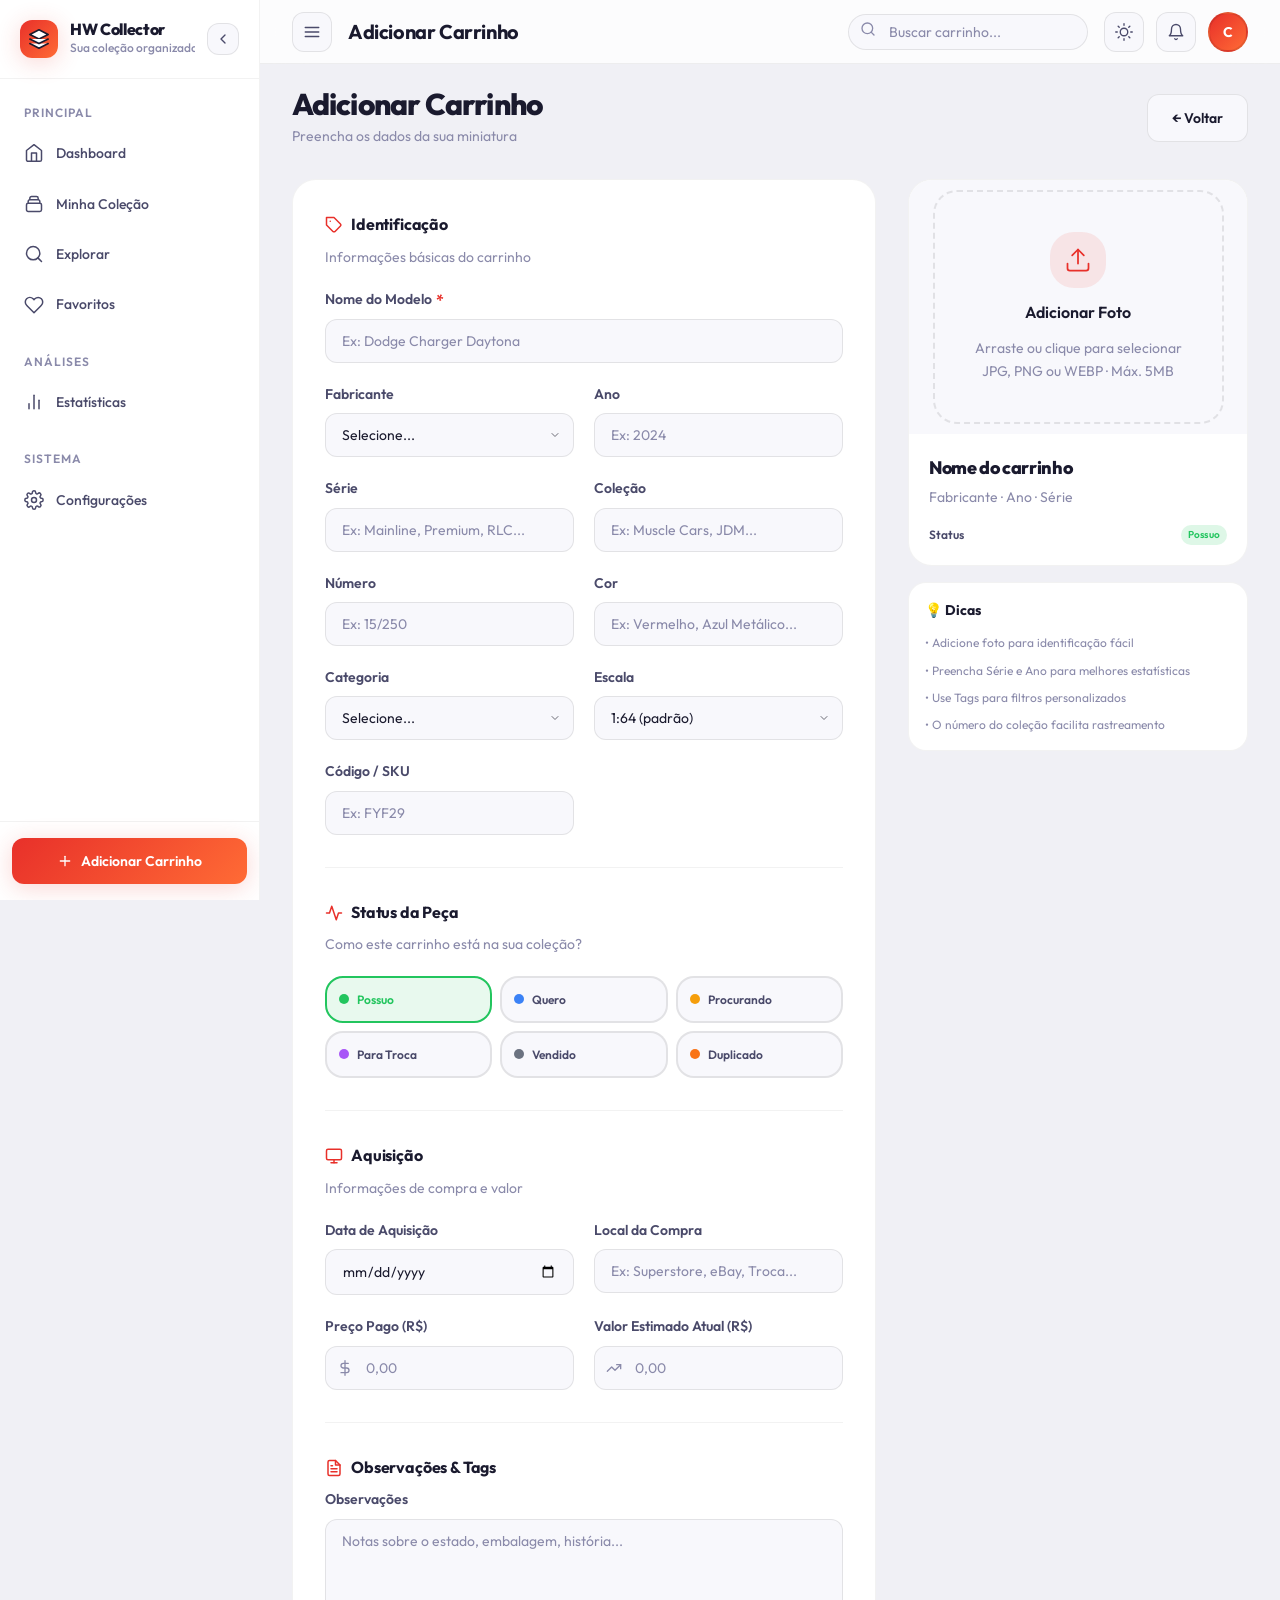
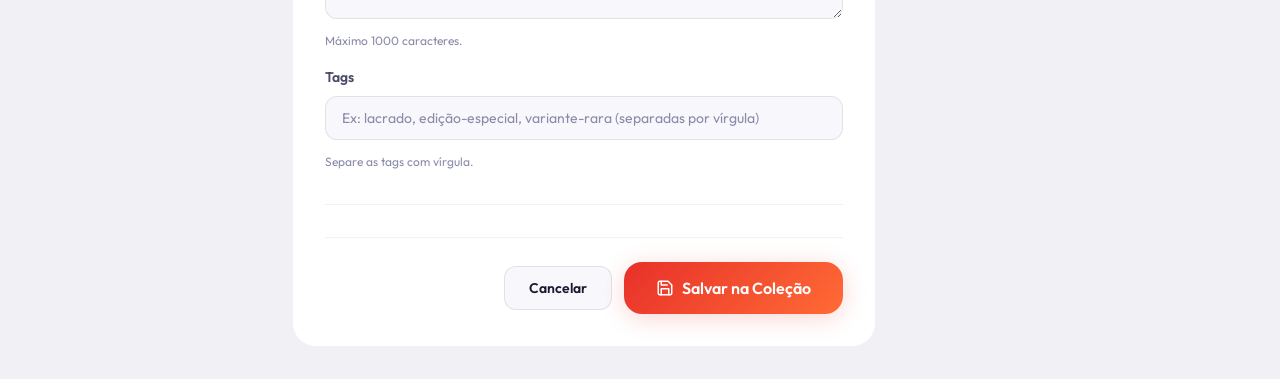
==== pages/adicionar.html @ 0ffd525d "feat: estrutura inicial do app web Hot Wheels Collector (FASE 1)" ====
﻿<!DOCTYPE html>
<html lang="pt-BR" data-theme="dark">
<head>
  <meta charset="UTF-8">
  <meta name="viewport" content="width=device-width, initial-scale=1.0">
  <meta name="supabase-url" content="YOUR_SUPABASE_URL">
  <meta name="supabase-anon-key" content="YOUR_SUPABASE_ANON_KEY">

  <title>Adicionar Carrinho — Hot Wheels Collector</title>
  <meta name="description" content="Adicione um novo carrinho à sua coleção Hot Wheels.">

  <link rel="preconnect" href="https://fonts.googleapis.com">
  <link rel="preconnect" href="https://fonts.gstatic.com" crossorigin>
  <link rel="stylesheet" href="https://fonts.googleapis.com/css2?family=Outfit:wght@300;400;500;600;700;800;900&family=JetBrains+Mono:wght@400;600&display=swap">

  <link rel="stylesheet" href="../css/style.css">
  <link rel="stylesheet" href="../css/layout.css">
  <link rel="stylesheet" href="../css/components.css">
  <link rel="stylesheet" href="../css/animations.css">
  <link rel="stylesheet" href="../css/collection.css">
</head>
<body>

<!-- Page Header -->
<div class="page-header animate-fade-up">
  <div class="page-header-left">
    <h2 class="page-title">Adicionar Carrinho</h2>
    <p class="page-subtitle">Preencha os dados da sua miniatura</p>
  </div>
  <div class="page-header-actions">
    <a href="./colecao.html" class="btn btn-secondary" id="back-btn">← Voltar</a>
  </div>
</div>

<!-- Duplicate Warning (hidden by default) -->
<div class="duplicate-warning" id="duplicate-warning" style="display:none;" role="alert">
  <div class="duplicate-warning-icon">
    <svg viewBox="0 0 24 24" fill="none" stroke="currentColor" stroke-width="2" stroke-linecap="round" stroke-linejoin="round" aria-hidden="true">
      <path d="M10.29 3.86L1.82 18a2 2 0 001.71 3h16.94a2 2 0 001.71-3L13.71 3.86a2 2 0 00-3.42 0zM12 9v4M12 17h.01"/>
    </svg>
  </div>
  <div class="duplicate-warning-text">
    <div class="duplicate-warning-title">⚠️ Possível duplicado</div>
    <p id="duplicate-warning-msg">Este carrinho parece já existir na sua coleção.</p>
  </div>
</div>

<!-- Form Layout -->
<div class="form-page-layout animate-fade-up" style="animation-delay:0.1s;">

  <!-- ── Main Form ── -->
  <form id="add-car-form" novalidate>
    <div class="form-card">

      <!-- SEÇÃO 1: Identificação -->
      <div class="form-section">
        <div class="form-section-title">
          <svg viewBox="0 0 24 24" fill="none" stroke="currentColor" stroke-width="2" stroke-linecap="round" stroke-linejoin="round" aria-hidden="true">
            <path d="M20.59 13.41l-7.17 7.17a2 2 0 01-2.83 0L2 12V2h10l8.59 8.59a2 2 0 010 2.82z"/>
            <line x1="7" y1="7" x2="7.01" y2="7"/>
          </svg>
          Identificação
        </div>
        <p class="form-section-subtitle">Informações básicas do carrinho</p>

        <div class="form-grid-2">
          <div class="form-group col-span-2">
            <label class="form-label" for="car-name">
              Nome do Modelo <span class="required">*</span>
            </label>
            <input class="form-control" type="text" id="car-name" name="name"
              placeholder="Ex: Dodge Charger Daytona" required maxlength="150"
              autocomplete="off">
          </div>

          <div class="form-group">
            <label class="form-label" for="car-manufacturer">Fabricante</label>
            <select class="form-control form-select" id="car-manufacturer" name="manufacturer">
              <option value="">Selecione...</option>
              <option value="Hot Wheels">Hot Wheels</option>
              <option value="Hot Wheels Premium">Hot Wheels Premium</option>
              <option value="Hot Wheels Treasure Hunt">Treasure Hunt</option>
              <option value="Hot Wheels Super Treasure Hunt">Super Treasure Hunt</option>
              <option value="Matchbox">Matchbox</option>
              <option value="Outro">Outro</option>
            </select>
          </div>

          <div class="form-group">
            <label class="form-label" for="car-year">Ano</label>
            <input class="form-control" type="number" id="car-year" name="year"
              placeholder="Ex: 2024" min="1968" max="2099" maxlength="4">
          </div>

          <div class="form-group">
            <label class="form-label" for="car-series">Série</label>
            <input class="form-control" type="text" id="car-series" name="series"
              placeholder="Ex: Mainline, Premium, RLC..." maxlength="100">
          </div>

          <div class="form-group">
            <label class="form-label" for="car-collection">Coleção</label>
            <input class="form-control" type="text" id="car-collection" name="collection"
              placeholder="Ex: Muscle Cars, JDM..." maxlength="100">
          </div>

          <div class="form-group">
            <label class="form-label" for="car-number">Número</label>
            <input class="form-control" type="text" id="car-number" name="number"
              placeholder="Ex: 15/250" maxlength="20">
          </div>

          <div class="form-group">
            <label class="form-label" for="car-color">Cor</label>
            <input class="form-control" type="text" id="car-color" name="color"
              placeholder="Ex: Vermelho, Azul Metálico..." maxlength="60">
          </div>

          <div class="form-group">
            <label class="form-label" for="car-category">Categoria</label>
            <select class="form-control form-select" id="car-category" name="category">
              <option value="">Selecione...</option>
              <option value="Muscle Cars">Muscle Cars</option>
              <option value="JDM">JDM</option>
              <option value="Racing">Racing</option>
              <option value="Fantasy">Fantasy</option>
              <option value="Caminhões">Caminhões</option>
              <option value="Clássicos">Clássicos</option>
              <option value="SUV">SUV</option>
              <option value="Motos">Motos</option>
              <option value="Outro">Outro</option>
            </select>
          </div>

          <div class="form-group">
            <label class="form-label" for="car-scale">Escala</label>
            <select class="form-control form-select" id="car-scale" name="scale">
              <option value="">Selecione...</option>
              <option value="1:64" selected>1:64 (padrão)</option>
              <option value="1:43">1:43</option>
              <option value="1:24">1:24</option>
              <option value="1:18">1:18</option>
              <option value="Outro">Outro</option>
            </select>
          </div>

          <div class="form-group">
            <label class="form-label" for="car-code">Código / SKU</label>
            <input class="form-control" type="text" id="car-code" name="code"
              placeholder="Ex: FYF29" maxlength="50">
          </div>
        </div>
      </div>

      <!-- SEÇÃO 2: Status -->
      <div class="form-section">
        <div class="form-section-title">
          <svg viewBox="0 0 24 24" fill="none" stroke="currentColor" stroke-width="2" stroke-linecap="round" stroke-linejoin="round" aria-hidden="true">
            <polyline points="22 12 18 12 15 21 9 3 6 12 2 12"/>
          </svg>
          Status da Peça
        </div>
        <p class="form-section-subtitle">Como este carrinho está na sua coleção?</p>

        <div class="status-selector" id="status-selector" role="radiogroup" aria-label="Status do carrinho">
          <!-- Built via JS -->
        </div>
      </div>

      <!-- SEÇÃO 3: Aquisição -->
      <div class="form-section">
        <div class="form-section-title">
          <svg viewBox="0 0 24 24" fill="none" stroke="currentColor" stroke-width="2" stroke-linecap="round" stroke-linejoin="round" aria-hidden="true">
            <rect x="2" y="3" width="20" height="14" rx="2" ry="2"/>
            <line x1="8" y1="21" x2="16" y2="21"/>
            <line x1="12" y1="17" x2="12" y2="21"/>
          </svg>
          Aquisição
        </div>
        <p class="form-section-subtitle">Informações de compra e valor</p>

        <div class="form-grid-2">
          <div class="form-group">
            <label class="form-label" for="car-acquisition-date">Data de Aquisição</label>
            <input class="form-control" type="date" id="car-acquisition-date" name="acquisitionDate">
          </div>

          <div class="form-group">
            <label class="form-label" for="car-acquisition-place">Local da Compra</label>
            <input class="form-control" type="text" id="car-acquisition-place" name="acquisitionPlace"
              placeholder="Ex: Superstore, eBay, Troca..." maxlength="150">
          </div>

          <div class="form-group">
            <label class="form-label" for="car-price-paid">Preço Pago (R$)</label>
            <div class="form-control-icon">
              <svg viewBox="0 0 24 24" fill="none" stroke="currentColor" stroke-width="2" stroke-linecap="round" stroke-linejoin="round" aria-hidden="true">
                <line x1="12" y1="1" x2="12" y2="23"></line>
                <path d="M17 5H9.5a3.5 3.5 0 0 0 0 7h5a3.5 3.5 0 0 1 0 7H6"></path>
              </svg>
              <input class="form-control" type="number" id="car-price-paid" name="pricePaid"
                placeholder="0,00" min="0" step="0.01" maxlength="10">
            </div>
          </div>

          <div class="form-group">
            <label class="form-label" for="car-estimated-value">Valor Estimado Atual (R$)</label>
            <div class="form-control-icon">
              <svg viewBox="0 0 24 24" fill="none" stroke="currentColor" stroke-width="2" stroke-linecap="round" stroke-linejoin="round" aria-hidden="true">
                <polyline points="22 7 13.5 15.5 8.5 10.5 2 17"/>
                <polyline points="16 7 22 7 22 13"/>
              </svg>
              <input class="form-control" type="number" id="car-estimated-value" name="estimatedValue"
                placeholder="0,00" min="0" step="0.01" maxlength="10">
            </div>
          </div>
        </div>
      </div>

      <!-- SEÇÃO 4: Observações -->
      <div class="form-section">
        <div class="form-section-title">
          <svg viewBox="0 0 24 24" fill="none" stroke="currentColor" stroke-width="2" stroke-linecap="round" stroke-linejoin="round" aria-hidden="true">
            <path d="M14 2H6a2 2 0 0 0-2 2v16a2 2 0 0 0 2 2h12a2 2 0 0 0 2-2V8z"/>
            <polyline points="14 2 14 8 20 8"/>
            <line x1="16" y1="13" x2="8" y2="13"/>
            <line x1="16" y1="17" x2="8" y2="17"/>
            <polyline points="10 9 9 9 8 9"/>
          </svg>
          Observações & Tags
        </div>

        <div class="form-group">
          <label class="form-label" for="car-notes">Observações</label>
          <textarea class="form-control form-textarea" id="car-notes" name="notes"
            placeholder="Notas sobre o estado, embalagem, história..." maxlength="1000"></textarea>
          <div class="form-hint">Máximo 1000 caracteres.</div>
        </div>

        <div class="form-group" style="margin-top:var(--space-4);">
          <label class="form-label" for="car-tags">Tags</label>
          <input class="form-control" type="text" id="car-tags" name="tags"
            placeholder="Ex: lacrado, edição-especial, variante-rara (separadas por vírgula)"
            maxlength="200">
          <div class="form-hint">Separe as tags com vírgula.</div>
        </div>
      </div>

      <!-- Form Error -->
      <div id="form-error" class="form-error" style="display:none;" role="alert" aria-live="polite">
        <svg viewBox="0 0 24 24" fill="none" stroke="currentColor" stroke-width="2" stroke-linecap="round" stroke-linejoin="round" width="14" height="14" aria-hidden="true">
          <circle cx="12" cy="12" r="10"></circle>
          <line x1="12" y1="8" x2="12" y2="12"></line>
          <line x1="12" y1="16" x2="12.01" y2="16"></line>
        </svg>
        <span id="form-error-msg"></span>
      </div>

      <!-- Actions -->
      <div class="form-actions">
        <button type="button" class="btn btn-secondary" id="cancel-btn">Cancelar</button>
        <button type="submit" class="btn btn-primary btn-lg" id="save-btn">
          <svg viewBox="0 0 24 24" fill="none" stroke="currentColor" stroke-width="2.5" stroke-linecap="round" stroke-linejoin="round" width="16" height="16" aria-hidden="true">
            <path d="M19 21H5a2 2 0 0 1-2-2V5a2 2 0 0 1 2-2h11l5 5v11a2 2 0 0 1-2 2z"/>
            <polyline points="17 21 17 13 7 13 7 21"/>
            <polyline points="7 3 7 8 15 8"/>
          </svg>
          Salvar na Coleção
        </button>
      </div>

    </div>
  </form>

  <!-- ── Preview Sidebar ── -->
  <div class="form-sidebar">
    <div class="car-preview-card animate-scale-in" style="animation-delay:0.2s;">
      <div class="car-preview-image">
        <!-- Upload Area -->
        <div class="upload-area" id="upload-area" role="button" aria-label="Fazer upload de fotos" tabindex="0">
          <div class="upload-area-icon">
            <svg viewBox="0 0 24 24" fill="none" stroke="currentColor" stroke-width="1.5" stroke-linecap="round" stroke-linejoin="round" aria-hidden="true">
              <path d="M21 15v4a2 2 0 0 1-2 2H5a2 2 0 0 1-2-2v-4"/>
              <polyline points="17 8 12 3 7 8"/>
              <line x1="12" y1="3" x2="12" y2="15"/>
            </svg>
          </div>
          <div class="upload-area-title">Adicionar Foto</div>
          <div class="upload-area-subtitle">Arraste ou clique para selecionar<br>JPG, PNG ou WEBP · Máx. 5MB</div>
          <input type="file" id="car-images" name="images" accept="image/jpeg,image/png,image/webp"
            multiple style="display:none;" aria-label="Selecionar imagens">
        </div>
      </div>

      <div class="car-preview-body">
        <div class="car-preview-name" id="preview-name">Nome do carrinho</div>
        <div class="car-preview-meta" id="preview-meta">Fabricante · Ano · Série</div>

        <div style="margin-top:var(--space-4);display:flex;flex-direction:column;gap:var(--space-2);">
          <div style="display:flex;justify-content:space-between;align-items:center;">
            <span class="text-xs text-secondary font-semibold">Status</span>
            <span class="badge badge-sm badge-own" id="preview-status">Possuo</span>
          </div>
        </div>
      </div>
    </div>

    <!-- Image previews -->
    <div class="image-preview-grid" id="image-preview-grid" style="display:none;"></div>

    <!-- Tips -->
    <div class="card card-sm" style="margin-top:var(--space-4);">
      <h4 style="font-size:var(--text-sm);font-weight:700;margin-bottom:var(--space-3);">💡 Dicas</h4>
      <ul style="display:flex;flex-direction:column;gap:var(--space-2);">
        <li style="font-size:var(--text-xs);color:var(--text-tertiary);">• Adicione foto para identificação fácil</li>
        <li style="font-size:var(--text-xs);color:var(--text-tertiary);">• Preencha Série e Ano para melhores estatísticas</li>
        <li style="font-size:var(--text-xs);color:var(--text-tertiary);">• Use Tags para filtros personalizados</li>
        <li style="font-size:var(--text-xs);color:var(--text-tertiary);">• O número do coleção facilita rastreamento</li>
      </ul>
    </div>
  </div>

</div>

<script src="../js/supabase.js"></script>
<script src="../js/shell.js"></script>
<script src="../js/app.js"></script>
<script src="../js/ui.js"></script>
<script src="../js/auth.js"></script>
<script src="../js/cars.js"></script>
<script>
'use strict';
initShell('Adicionar Carrinho');

/* ── Status Selector ── */
const STATUS_OPTIONS = [
  { value: 'own',       label: 'Possuo',       color: 'var(--status-own)' },
  { value: 'want',      label: 'Quero',         color: 'var(--status-want)' },
  { value: 'searching', label: 'Procurando',    color: 'var(--status-searching)' },
  { value: 'trade',     label: 'Para Troca',    color: 'var(--status-trade)' },
  { value: 'sold',      label: 'Vendido',       color: 'var(--status-sold)' },
  { value: 'duplicate', label: 'Duplicado',     color: 'var(--status-duplicate)' },
];

let _selectedStatus = 'own';

function buildStatusSelector() {
  const container = document.getElementById('status-selector');
  if (!container) return;
  container.replaceChildren();

  STATUS_OPTIONS.forEach(opt => {
    const btn = document.createElement('div');
    btn.className = 'status-option' + (opt.value === _selectedStatus ? ' selected' : '');
    btn.style.setProperty('--status-color', opt.color);
    btn.setAttribute('role', 'radio');
    btn.setAttribute('aria-checked', opt.value === _selectedStatus ? 'true' : 'false');
    btn.setAttribute('tabindex', '0');

    const dot = document.createElement('div');
    dot.className = 'status-option-dot';
    dot.style.background = opt.color;
    btn.appendChild(dot);

    const lbl = document.createElement('span');
    lbl.className = 'status-option-label';
    lbl.textContent = opt.label;
    btn.appendChild(lbl);

    btn.addEventListener('click', () => selectStatus(opt.value));
    btn.addEventListener('keydown', (e) => {
      if (e.key === 'Enter' || e.key === ' ') { e.preventDefault(); selectStatus(opt.value); }
    });

    container.appendChild(btn);
  });
}

function selectStatus(value) {
  _selectedStatus = value;
  buildStatusSelector();

  const previewStatus = document.getElementById('preview-status');
  const opt = STATUS_OPTIONS.find(o => o.value === value);
  if (previewStatus && opt) {
    previewStatus.textContent = opt.label;
    previewStatus.className = 'badge badge-sm ' + HW.cars.getStatusBadgeClass(value);
  }
}

buildStatusSelector();

/* ── Live Preview ── */
['car-name','car-manufacturer','car-year','car-series'].forEach(id => {
  document.getElementById(id)?.addEventListener('input', updatePreview);
});

function updatePreview() {
  const name         = document.getElementById('car-name')?.value.trim() || 'Nome do carrinho';
  const manufacturer = document.getElementById('car-manufacturer')?.value || '';
  const year         = document.getElementById('car-year')?.value || '';
  const series       = document.getElementById('car-series')?.value.trim() || '';

  const previewName = document.getElementById('preview-name');
  const previewMeta = document.getElementById('preview-meta');

  if (previewName) previewName.textContent = name;
  if (previewMeta) {
    const parts = [manufacturer, year, series].filter(Boolean);
    previewMeta.textContent = parts.join(' · ') || 'Fabricante · Ano · Série';
  }

  // Duplicate check (debounced)
  checkDuplicate();
}

const checkDuplicate = HW.utils.debounce(async () => {
  const name   = document.getElementById('car-name')?.value.trim();
  const year   = parseInt(document.getElementById('car-year')?.value);
  const series = document.getElementById('car-series')?.value.trim();

  if (!name) { hideDuplicateWarning(); return; }

  const { data } = await HW.cars.getAll({ search: name });
  const dups = (data || []).filter(c =>
    c.name?.toLowerCase() === name.toLowerCase() &&
    (year ? c.year === year : true) &&
    (series ? c.series?.toLowerCase() === series.toLowerCase() : true)
  );

  if (dups.length > 0) {
    showDuplicateWarning(dups[0]);
  } else {
    hideDuplicateWarning();
  }
}, 600);

function showDuplicateWarning(dup) {
  const warning = document.getElementById('duplicate-warning');
  const msg = document.getElementById('duplicate-warning-msg');
  if (warning && msg) {
    msg.textContent = 'Este carrinho já existe na sua coleção: "' + dup.name + '"';
    warning.style.display = 'flex';
  }
}

function hideDuplicateWarning() {
  const warning = document.getElementById('duplicate-warning');
  if (warning) warning.style.display = 'none';
}

/* ── Image Upload ── */
const uploadArea = document.getElementById('upload-area');
const fileInput  = document.getElementById('car-images');
const previewGrid = document.getElementById('image-preview-grid');

uploadArea.addEventListener('click', () => fileInput.click());
uploadArea.addEventListener('keydown', (e) => {
  if (e.key === 'Enter' || e.key === ' ') fileInput.click();
});

uploadArea.addEventListener('dragover', (e) => {
  e.preventDefault();
  uploadArea.classList.add('dragover');
});
uploadArea.addEventListener('dragleave', () => uploadArea.classList.remove('dragover'));
uploadArea.addEventListener('drop', (e) => {
  e.preventDefault();
  uploadArea.classList.remove('dragover');
  handleFiles(e.dataTransfer.files);
});

fileInput.addEventListener('change', () => handleFiles(fileInput.files));

const MAX_FILE_SIZE = 5 * 1024 * 1024; // 5MB
const ALLOWED_TYPES = ['image/jpeg', 'image/png', 'image/webp'];

function handleFiles(files) {
  if (!files || !files.length) return;

  Array.from(files).forEach(file => {
    // Validate type
    if (!ALLOWED_TYPES.includes(file.type)) {
      HW.toast.error('Arquivo inválido', 'Use apenas JPG, PNG ou WEBP.');
      return;
    }
    // Validate size
    if (file.size > MAX_FILE_SIZE) {
      HW.toast.error('Arquivo muito grande', 'Máximo 5MB por imagem.');
      return;
    }
    addImagePreview(file);
  });
}

function addImagePreview(file) {
  const reader = new FileReader();
  reader.addEventListener('load', (e) => {
    const item = document.createElement('div');
    item.className = 'image-preview-item';

    const img = document.createElement('img');
    // Safe: this is a data URL from FileReader, not user text
    img.src = e.target.result;
    img.alt = 'Preview de ' + file.name;
    item.appendChild(img);

    const removeBtn = document.createElement('button');
    removeBtn.className = 'image-preview-remove';
    removeBtn.type = 'button';
    removeBtn.setAttribute('aria-label', 'Remover imagem');
    removeBtn.textContent = '×';
    removeBtn.addEventListener('click', () => item.remove());
    item.appendChild(removeBtn);

    if (!previewGrid.children.length) {
      const badge = document.createElement('div');
      badge.className = 'image-preview-main-badge';
      badge.textContent = 'Principal';
      item.appendChild(badge);
      item.classList.add('is-main');
    }

    previewGrid.appendChild(item);
    previewGrid.style.display = 'grid';
  });
  reader.readAsDataURL(file);
}

/* ── Form Submit ── */
document.getElementById('add-car-form').addEventListener('submit', async (e) => {
  e.preventDefault();

  const saveBtn = document.getElementById('save-btn');
  const errorEl = document.getElementById('form-error');
  const errorMsg = document.getElementById('form-error-msg');

  errorEl.style.display = 'none';

  const carData = {
    name:             document.getElementById('car-name').value.trim(),
    manufacturer:     document.getElementById('car-manufacturer').value,
    year:             parseInt(document.getElementById('car-year').value) || null,
    series:           document.getElementById('car-series').value.trim(),
    collection:       document.getElementById('car-collection').value.trim(),
    number:           document.getElementById('car-number').value.trim(),
    color:            document.getElementById('car-color').value.trim(),
    category:         document.getElementById('car-category').value,
    scale:            document.getElementById('car-scale').value,
    code:             document.getElementById('car-code').value.trim(),
    status:           _selectedStatus,
    acquisitionDate:  document.getElementById('car-acquisition-date').value || null,
    acquisitionPlace: document.getElementById('car-acquisition-place').value.trim(),
    pricePaid:        parseFloat(document.getElementById('car-price-paid').value) || null,
    estimatedValue:   parseFloat(document.getElementById('car-estimated-value').value) || null,
    notes:            document.getElementById('car-notes').value.trim(),
    tags:             document.getElementById('car-tags').value.split(',').map(t => t.trim()).filter(Boolean),
  };

  saveBtn.classList.add('loading');
  saveBtn.disabled = true;

  const { data, error, duplicates } = await HW.cars.add(carData);

  saveBtn.classList.remove('loading');
  saveBtn.disabled = false;

  if (error) {
    errorMsg.textContent = error.message;
    errorEl.style.display = 'flex';
    return;
  }

  if (duplicates && duplicates.length > 0) {
    const confirmed = await HW.modal.confirm({
      title: 'Possível Duplicado Encontrado',
      message: 'Este carrinho parece já existir na sua coleção. Deseja adicioná-lo mesmo assim?',
      confirmLabel: 'Adicionar Mesmo Assim',
      confirmType: 'primary',
    });
    if (!confirmed) return;
    // Force add without duplicate check (simplified for ETAPA 1)
  }

  HW.toast.success('Carrinho adicionado ✓', carData.name + ' foi salvo na sua coleção!');
  setTimeout(() => { window.location.href = './colecao.html'; }, 800);
});

/* ── Cancel ── */
document.getElementById('cancel-btn').addEventListener('click', () => {
  window.location.href = './colecao.html';
});
</script>
</body>
</html>
---- css/style.css ----
/* ============================================================
   HOT WHEELS COLLECTOR — Design System
   style.css — Tokens, Reset, Tipografia, Utilitários
   ============================================================ */

/* ── Google Fonts ── */
@import url('https://fonts.googleapis.com/css2?family=Outfit:wght@300;400;500;600;700;800;900&family=JetBrains+Mono:wght@400;600&display=swap');

/* ============================================================
   TOKENS — CSS Custom Properties
   ============================================================ */
:root {
  /* Brand Colors */
  --color-brand-primary:   #E8302A;
  --color-brand-secondary: #F5C518;
  --color-brand-accent:    #3D8EF0;

  /* Gradient */
  --gradient-brand: linear-gradient(135deg, #E8302A 0%, #FF6B35 100%);
  --gradient-gold:  linear-gradient(135deg, #F5C518 0%, #FFE066 100%);
  --gradient-dark:  linear-gradient(135deg, #1A1A2E 0%, #16213E 100%);

  /* Status Colors */
  --color-success: #22C55E;
  --color-warning: #F59E0B;
  --color-danger:  #EF4444;
  --color-info:    #3B82F6;

  /* Status Badge Colors */
  --status-own:       #22C55E;
  --status-want:      #3B82F6;
  --status-searching: #F59E0B;
  --status-trade:     #A855F7;
  --status-sold:      #6B7280;
  --status-duplicate: #F97316;

  /* Spacing Scale */
  --space-1:  0.25rem;   /*  4px */
  --space-2:  0.5rem;    /*  8px */
  --space-3:  0.75rem;   /* 12px */
  --space-4:  1rem;      /* 16px */
  --space-5:  1.25rem;   /* 20px */
  --space-6:  1.5rem;    /* 24px */
  --space-8:  2rem;      /* 32px */
  --space-10: 2.5rem;    /* 40px */
  --space-12: 3rem;      /* 48px */
  --space-16: 4rem;      /* 64px */

  /* Border Radius */
  --radius-sm:   6px;
  --radius-md:   12px;
  --radius-lg:   18px;
  --radius-xl:   24px;
  --radius-full: 9999px;

  /* Typography */
  --font-sans: 'Outfit', system-ui, -apple-system, sans-serif;
  --font-mono: 'JetBrains Mono', 'Fira Code', monospace;

  --text-xs:   0.75rem;
  --text-sm:   0.875rem;
  --text-base: 1rem;
  --text-lg:   1.125rem;
  --text-xl:   1.25rem;
  --text-2xl:  1.5rem;
  --text-3xl:  1.875rem;
  --text-4xl:  2.25rem;

  /* Transitions */
  --transition-fast:   150ms ease;
  --transition-base:   250ms ease;
  --transition-slow:   400ms ease;
  --transition-spring: 350ms cubic-bezier(0.34, 1.56, 0.64, 1);

  /* Sidebar */
  --sidebar-width:          260px;
  --sidebar-collapsed-width: 72px;
  --topbar-height:           64px;
  --bottom-nav-height:       72px;
  --z-sidebar:  100;
  --z-topbar:   90;
  --z-modal:    200;
  --z-toast:    300;
  --z-overlay:  150;
}

/* ── Dark Theme (default) ── */
[data-theme="dark"], :root {
  --bg-base:      #0D0D0F;
  --bg-surface:   #161618;
  --bg-elevated:  #1E1E22;
  --bg-overlay:   #252528;
  --bg-hover:     #2A2A2E;

  --border-subtle:  rgba(255,255,255,0.06);
  --border-default: rgba(255,255,255,0.10);
  --border-strong:  rgba(255,255,255,0.18);

  --text-primary:   #F5F5F7;
  --text-secondary: #A0A0A8;
  --text-tertiary:  #6B6B75;
  --text-inverse:   #0D0D0F;

  --shadow-sm:  0 1px 3px rgba(0,0,0,0.4);
  --shadow-md:  0 4px 16px rgba(0,0,0,0.5);
  --shadow-lg:  0 8px 32px rgba(0,0,0,0.6);
  --shadow-xl:  0 16px 64px rgba(0,0,0,0.7);
  --shadow-brand: 0 4px 24px rgba(232,48,42,0.35);
  --shadow-glow:  0 0 40px rgba(232,48,42,0.15);

  --glass-bg:     rgba(22,22,24,0.80);
  --glass-border: rgba(255,255,255,0.08);
}

/* ── Light Theme ── */
[data-theme="light"] {
  --bg-base:      #F0F0F5;
  --bg-surface:   #FFFFFF;
  --bg-elevated:  #F8F8FC;
  --bg-overlay:   #EFEFF5;
  --bg-hover:     #E8E8F0;

  --border-subtle:  rgba(0,0,0,0.05);
  --border-default: rgba(0,0,0,0.09);
  --border-strong:  rgba(0,0,0,0.15);

  --text-primary:   #1A1A2E;
  --text-secondary: #4A4A6A;
  --text-tertiary:  #8A8AAA;
  --text-inverse:   #F5F5F7;

  --shadow-sm:  0 1px 3px rgba(0,0,0,0.08);
  --shadow-md:  0 4px 16px rgba(0,0,0,0.10);
  --shadow-lg:  0 8px 32px rgba(0,0,0,0.12);
  --shadow-xl:  0 16px 64px rgba(0,0,0,0.15);
  --shadow-brand: 0 4px 24px rgba(232,48,42,0.20);
  --shadow-glow:  0 0 40px rgba(232,48,42,0.08);

  --glass-bg:     rgba(255,255,255,0.80);
  --glass-border: rgba(0,0,0,0.06);
}

/* ============================================================
   RESET & BASE
   ============================================================ */
*, *::before, *::after {
  box-sizing: border-box;
  margin: 0;
  padding: 0;
}

html {
  font-size: 16px;
  -webkit-text-size-adjust: 100%;
  scroll-behavior: smooth;
}

body {
  font-family: var(--font-sans);
  font-size: var(--text-base);
  color: var(--text-primary);
  background-color: var(--bg-base);
  line-height: 1.6;
  min-height: 100dvh;
  -webkit-font-smoothing: antialiased;
  -moz-osx-font-smoothing: grayscale;
  transition: background-color var(--transition-base), color var(--transition-base);
}

img {
  max-width: 100%;
  height: auto;
  display: block;
}

a {
  color: inherit;
  text-decoration: none;
}

button {
  font-family: inherit;
  cursor: pointer;
  border: none;
  background: none;
}

input, textarea, select {
  font-family: inherit;
  font-size: inherit;
}

ul, ol { list-style: none; }

/* ============================================================
   TYPOGRAPHY UTILITIES
   ============================================================ */
.text-xs     { font-size: var(--text-xs); }
.text-sm     { font-size: var(--text-sm); }
.text-base   { font-size: var(--text-base); }
.text-lg     { font-size: var(--text-lg); }
.text-xl     { font-size: var(--text-xl); }
.text-2xl    { font-size: var(--text-2xl); }
.text-3xl    { font-size: var(--text-3xl); }
.text-4xl    { font-size: var(--text-4xl); }

.font-light    { font-weight: 300; }
.font-normal   { font-weight: 400; }
.font-medium   { font-weight: 500; }
.font-semibold { font-weight: 600; }
.font-bold     { font-weight: 700; }
.font-extrabold{ font-weight: 800; }
.font-black    { font-weight: 900; }

.text-primary   { color: var(--text-primary); }
.text-secondary { color: var(--text-secondary); }
.text-tertiary  { color: var(--text-tertiary); }
.text-brand     { color: var(--color-brand-primary); }
.text-success   { color: var(--color-success); }
.text-warning   { color: var(--color-warning); }
.text-danger    { color: var(--color-danger); }

.text-center { text-align: center; }
.text-left   { text-align: left; }
.text-right  { text-align: right; }

.truncate {
  overflow: hidden;
  text-overflow: ellipsis;
  white-space: nowrap;
}

/* ============================================================
   SPACING UTILITIES
   ============================================================ */
.mt-auto { margin-top: auto; }
.mb-auto { margin-bottom: auto; }
.ml-auto { margin-left: auto; }
.mr-auto { margin-right: auto; }
.m-auto  { margin: auto; }

/* ============================================================
   DISPLAY UTILITIES
   ============================================================ */
.flex        { display: flex; }
.inline-flex { display: inline-flex; }
.grid        { display: grid; }
.hidden      { display: none !important; }

.flex-col     { flex-direction: column; }
.flex-row     { flex-direction: row; }
.flex-wrap    { flex-wrap: wrap; }
.items-center { align-items: center; }
.items-start  { align-items: flex-start; }
.items-end    { align-items: flex-end; }
.justify-center  { justify-content: center; }
.justify-between { justify-content: space-between; }
.justify-end     { justify-content: flex-end; }
.gap-1 { gap: var(--space-1); }
.gap-2 { gap: var(--space-2); }
.gap-3 { gap: var(--space-3); }
.gap-4 { gap: var(--space-4); }
.gap-6 { gap: var(--space-6); }
.gap-8 { gap: var(--space-8); }

/* ============================================================
   SCROLLBAR STYLING
   ============================================================ */
::-webkit-scrollbar { width: 6px; height: 6px; }
::-webkit-scrollbar-track { background: transparent; }
::-webkit-scrollbar-thumb {
  background: var(--border-strong);
  border-radius: var(--radius-full);
}
::-webkit-scrollbar-thumb:hover {
  background: var(--text-tertiary);
}

/* ============================================================
   SELECTION
   ============================================================ */
::selection {
  background: rgba(232,48,42,0.25);
  color: var(--text-primary);
}

/* ============================================================
   FOCUS VISIBLE
   ============================================================ */
:focus-visible {
  outline: 2px solid var(--color-brand-primary);
  outline-offset: 2px;
  border-radius: var(--radius-sm);
}

/* ============================================================
   LOADING STATE
   ============================================================ */
.skeleton {
  background: linear-gradient(
    90deg,
    var(--bg-elevated) 25%,
    var(--bg-overlay) 50%,
    var(--bg-elevated) 75%
  );
  background-size: 200% 100%;
  animation: skeleton-shimmer 1.5s infinite;
  border-radius: var(--radius-md);
}

@keyframes skeleton-shimmer {
  0%   { background-position: 200% 0; }
  100% { background-position: -200% 0; }
}

/* ============================================================
   TRANSITION HELPERS
   ============================================================ */
.transition-base { transition: all var(--transition-base); }
.transition-fast { transition: all var(--transition-fast); }
.transition-slow { transition: all var(--transition-slow); }
---- css/layout.css ----
/* ============================================================
   HOT WHEELS COLLECTOR — Layout
   layout.css — Sidebar, Topbar, Nav Mobile, App Shell
   ============================================================ */

/* ============================================================
   APP SHELL
   ============================================================ */
.app-shell {
  display: flex;
  min-height: 100dvh;
  overflow: hidden;
}

/* ── Main content wrapper ── */
.app-main {
  flex: 1;
  display: flex;
  flex-direction: column;
  min-width: 0;
  margin-left: var(--sidebar-width);
  transition: margin-left var(--transition-base);
}

/* ── Page content area ── */
.page-content {
  flex: 1;
  padding: var(--space-8);
  overflow-y: auto;
  padding-top: calc(var(--topbar-height) + var(--space-6));
}

/* ============================================================
   SIDEBAR
   ============================================================ */
.sidebar {
  position: fixed;
  left: 0;
  top: 0;
  height: 100dvh;
  width: var(--sidebar-width);
  background: var(--bg-surface);
  border-right: 1px solid var(--border-subtle);
  display: flex;
  flex-direction: column;
  z-index: var(--z-sidebar);
  transition: width var(--transition-base), transform var(--transition-base);
  overflow: hidden;
}

/* ── Sidebar Header ── */
.sidebar-header {
  display: flex;
  align-items: center;
  gap: var(--space-3);
  padding: var(--space-5) var(--space-5);
  border-bottom: 1px solid var(--border-subtle);
  min-height: var(--topbar-height);
}

.sidebar-logo {
  display: flex;
  align-items: center;
  justify-content: center;
  width: 38px;
  height: 38px;
  border-radius: var(--radius-md);
  background: var(--gradient-brand);
  box-shadow: var(--shadow-brand);
  flex-shrink: 0;
}

.sidebar-logo svg {
  width: 22px;
  height: 22px;
  fill: white;
}

.sidebar-brand-text {
  overflow: hidden;
  transition: opacity var(--transition-base), width var(--transition-base);
}

.sidebar-brand-name {
  font-size: var(--text-base);
  font-weight: 800;
  line-height: 1.1;
  letter-spacing: -0.02em;
  color: var(--text-primary);
  white-space: nowrap;
}

.sidebar-brand-tagline {
  font-size: var(--text-xs);
  color: var(--text-tertiary);
  font-weight: 500;
  white-space: nowrap;
}

/* ── Sidebar Navigation ── */
.sidebar-nav {
  flex: 1;
  padding: var(--space-4) var(--space-3);
  overflow-y: auto;
  overflow-x: hidden;
}

.nav-section-label {
  font-size: var(--text-xs);
  font-weight: 600;
  letter-spacing: 0.08em;
  text-transform: uppercase;
  color: var(--text-tertiary);
  padding: var(--space-2) var(--space-3) var(--space-2);
  white-space: nowrap;
  overflow: hidden;
  transition: opacity var(--transition-base);
}

.nav-item {
  display: flex;
  align-items: center;
  gap: var(--space-3);
  padding: var(--space-3) var(--space-3);
  border-radius: var(--radius-md);
  color: var(--text-secondary);
  font-weight: 500;
  font-size: var(--text-sm);
  cursor: pointer;
  transition: all var(--transition-fast);
  white-space: nowrap;
  position: relative;
  text-decoration: none;
  margin-bottom: var(--space-1);
  overflow: hidden;
}

.nav-item::before {
  content: '';
  position: absolute;
  left: 0;
  top: 50%;
  transform: translateY(-50%);
  width: 3px;
  height: 0;
  background: var(--gradient-brand);
  border-radius: 0 var(--radius-full) var(--radius-full) 0;
  transition: height var(--transition-spring);
}

.nav-item:hover {
  background: var(--bg-hover);
  color: var(--text-primary);
}

.nav-item.active {
  background: rgba(232, 48, 42, 0.10);
  color: var(--color-brand-primary);
  font-weight: 600;
}

.nav-item.active::before {
  height: 60%;
}

.nav-icon {
  width: 20px;
  height: 20px;
  flex-shrink: 0;
  display: flex;
  align-items: center;
  justify-content: center;
}

.nav-icon svg {
  width: 20px;
  height: 20px;
  stroke: currentColor;
  fill: none;
  stroke-width: 1.8;
  stroke-linecap: round;
  stroke-linejoin: round;
}

.nav-label {
  overflow: hidden;
  transition: opacity var(--transition-base), width var(--transition-base);
}

.nav-badge {
  margin-left: auto;
  background: var(--gradient-brand);
  color: white;
  font-size: 10px;
  font-weight: 700;
  padding: 1px 7px;
  border-radius: var(--radius-full);
  flex-shrink: 0;
  transition: opacity var(--transition-base);
}

/* ── Sidebar Footer ── */
.sidebar-footer {
  padding: var(--space-4) var(--space-3);
  border-top: 1px solid var(--border-subtle);
  display: flex;
  flex-direction: column;
  gap: var(--space-2);
}

/* ── Sidebar Collapsed State ── */
.sidebar.collapsed {
  width: var(--sidebar-collapsed-width);
}

.sidebar.collapsed .sidebar-brand-text,
.sidebar.collapsed .nav-label,
.sidebar.collapsed .nav-badge,
.sidebar.collapsed .nav-section-label {
  opacity: 0;
  width: 0;
  pointer-events: none;
}

.sidebar.collapsed + .app-main {
  margin-left: var(--sidebar-collapsed-width);
}

/* ── Sidebar Toggle Button ── */
.sidebar-toggle {
  display: flex;
  align-items: center;
  justify-content: center;
  width: 32px;
  height: 32px;
  border-radius: var(--radius-md);
  background: var(--bg-elevated);
  border: 1px solid var(--border-default);
  color: var(--text-secondary);
  cursor: pointer;
  transition: all var(--transition-fast);
  margin-left: auto;
  flex-shrink: 0;
}

.sidebar-toggle:hover {
  background: var(--bg-hover);
  color: var(--text-primary);
}

.sidebar-toggle svg {
  width: 16px;
  height: 16px;
  stroke: currentColor;
  fill: none;
  stroke-width: 2;
  stroke-linecap: round;
  stroke-linejoin: round;
  transition: transform var(--transition-base);
}

.sidebar.collapsed .sidebar-toggle svg {
  transform: rotate(180deg);
}

/* ============================================================
   TOPBAR
   ============================================================ */
.topbar {
  position: fixed;
  top: 0;
  left: var(--sidebar-width);
  right: 0;
  height: var(--topbar-height);
  background: var(--glass-bg);
  backdrop-filter: blur(20px);
  -webkit-backdrop-filter: blur(20px);
  border-bottom: 1px solid var(--glass-border);
  display: flex;
  align-items: center;
  gap: var(--space-4);
  padding: 0 var(--space-8);
  z-index: var(--z-topbar);
  transition: left var(--transition-base);
}

.sidebar.collapsed ~ .app-main .topbar {
  left: var(--sidebar-collapsed-width);
}

.topbar-title {
  font-size: var(--text-xl);
  font-weight: 700;
  letter-spacing: -0.02em;
  color: var(--text-primary);
  flex: 1;
}

.topbar-actions {
  display: flex;
  align-items: center;
  gap: var(--space-3);
}

/* ── Search Bar in Topbar ── */
.topbar-search {
  position: relative;
  display: flex;
  align-items: center;
}

.topbar-search input {
  background: var(--bg-elevated);
  border: 1px solid var(--border-default);
  border-radius: var(--radius-full);
  padding: var(--space-2) var(--space-4) var(--space-2) var(--space-10);
  font-size: var(--text-sm);
  color: var(--text-primary);
  width: 240px;
  transition: all var(--transition-fast);
  outline: none;
}

.topbar-search input::placeholder {
  color: var(--text-tertiary);
}

.topbar-search input:focus {
  border-color: var(--color-brand-primary);
  width: 320px;
  box-shadow: 0 0 0 3px rgba(232,48,42,0.12);
}

.topbar-search-icon {
  position: absolute;
  left: var(--space-3);
  color: var(--text-tertiary);
  pointer-events: none;
}

.topbar-search-icon svg {
  width: 16px;
  height: 16px;
  stroke: currentColor;
  fill: none;
  stroke-width: 2;
  stroke-linecap: round;
  stroke-linejoin: round;
}

/* ── Icon Button ── */
.icon-btn {
  display: flex;
  align-items: center;
  justify-content: center;
  width: 40px;
  height: 40px;
  border-radius: var(--radius-md);
  background: var(--bg-elevated);
  border: 1px solid var(--border-default);
  color: var(--text-secondary);
  cursor: pointer;
  transition: all var(--transition-fast);
  position: relative;
}

.icon-btn:hover {
  background: var(--bg-hover);
  color: var(--text-primary);
  border-color: var(--border-strong);
}

.icon-btn svg {
  width: 18px;
  height: 18px;
  stroke: currentColor;
  fill: none;
  stroke-width: 1.8;
  stroke-linecap: round;
  stroke-linejoin: round;
}

/* ── Avatar Button ── */
.avatar-btn {
  width: 40px;
  height: 40px;
  border-radius: var(--radius-full);
  background: var(--gradient-brand);
  border: 2px solid var(--border-default);
  cursor: pointer;
  display: flex;
  align-items: center;
  justify-content: center;
  font-weight: 700;
  font-size: var(--text-sm);
  color: white;
  letter-spacing: 0.02em;
  transition: all var(--transition-fast);
}

.avatar-btn:hover {
  border-color: var(--color-brand-primary);
  box-shadow: var(--shadow-brand);
}

/* ============================================================
   BOTTOM NAVIGATION (Mobile)
   ============================================================ */
.bottom-nav {
  position: fixed;
  bottom: 0;
  left: 0;
  right: 0;
  height: var(--bottom-nav-height);
  background: var(--glass-bg);
  backdrop-filter: blur(20px);
  -webkit-backdrop-filter: blur(20px);
  border-top: 1px solid var(--glass-border);
  display: none;
  align-items: center;
  justify-content: space-around;
  z-index: var(--z-sidebar);
  padding: 0 var(--space-2);
  padding-bottom: env(safe-area-inset-bottom);
}

.bottom-nav-item {
  display: flex;
  flex-direction: column;
  align-items: center;
  justify-content: center;
  gap: 4px;
  padding: var(--space-2) var(--space-3);
  border-radius: var(--radius-md);
  color: var(--text-tertiary);
  cursor: pointer;
  transition: all var(--transition-fast);
  text-decoration: none;
  min-width: 56px;
  position: relative;
}

.bottom-nav-item.active {
  color: var(--color-brand-primary);
}

.bottom-nav-item:hover {
  color: var(--text-primary);
  background: var(--bg-hover);
}

.bottom-nav-icon svg {
  width: 22px;
  height: 22px;
  stroke: currentColor;
  fill: none;
  stroke-width: 1.8;
  stroke-linecap: round;
  stroke-linejoin: round;
}

.bottom-nav-item.active .bottom-nav-icon svg {
  stroke-width: 2.2;
}

.bottom-nav-label {
  font-size: 10px;
  font-weight: 600;
  letter-spacing: 0.02em;
}

/* ── FAB Button (+ Adicionar) on mobile ── */
.bottom-nav-fab {
  width: 52px;
  height: 52px;
  border-radius: var(--radius-full);
  background: var(--gradient-brand);
  box-shadow: var(--shadow-brand);
  display: flex;
  align-items: center;
  justify-content: center;
  cursor: pointer;
  transition: all var(--transition-spring);
  margin-top: -24px;
  border: 3px solid var(--bg-base);
  text-decoration: none;
}

.bottom-nav-fab:hover {
  transform: scale(1.08);
  box-shadow: 0 6px 28px rgba(232,48,42,0.50);
}

.bottom-nav-fab svg {
  width: 24px;
  height: 24px;
  stroke: white;
  fill: none;
  stroke-width: 2.5;
  stroke-linecap: round;
  stroke-linejoin: round;
}

/* ============================================================
   PAGE HEADER
   ============================================================ */
.page-header {
  display: flex;
  align-items: center;
  justify-content: space-between;
  margin-bottom: var(--space-8);
  flex-wrap: wrap;
  gap: var(--space-4);
}

.page-header-left { flex: 1; }

.page-title {
  font-size: var(--text-3xl);
  font-weight: 800;
  letter-spacing: -0.03em;
  color: var(--text-primary);
  line-height: 1.1;
}

.page-subtitle {
  font-size: var(--text-sm);
  color: var(--text-tertiary);
  margin-top: var(--space-1);
  font-weight: 400;
}

.page-header-actions {
  display: flex;
  align-items: center;
  gap: var(--space-3);
}

/* ============================================================
   SECTION
   ============================================================ */
.section {
  margin-bottom: var(--space-10);
}

.section-header {
  display: flex;
  align-items: center;
  justify-content: space-between;
  margin-bottom: var(--space-5);
}

.section-title {
  font-size: var(--text-lg);
  font-weight: 700;
  color: var(--text-primary);
  letter-spacing: -0.01em;
}

.section-action {
  font-size: var(--text-sm);
  color: var(--color-brand-primary);
  font-weight: 600;
  cursor: pointer;
  transition: opacity var(--transition-fast);
}

.section-action:hover { opacity: 0.75; }

/* ============================================================
   RESPONSIVE BREAKPOINTS
   ============================================================ */
@media (max-width: 1024px) {
  .app-main {
    margin-left: var(--sidebar-collapsed-width);
  }

  .topbar {
    left: var(--sidebar-collapsed-width);
    padding: 0 var(--space-5);
  }

  .topbar-search input {
    width: 180px;
  }

  .topbar-search input:focus {
    width: 240px;
  }

  .page-content {
    padding: var(--space-6);
    padding-top: calc(var(--topbar-height) + var(--space-5));
  }
}

@media (max-width: 768px) {
  .sidebar {
    transform: translateX(-100%);
  }

  .sidebar.mobile-open {
    transform: translateX(0);
    width: var(--sidebar-width);
  }

  .sidebar.mobile-open .sidebar-brand-text,
  .sidebar.mobile-open .nav-label,
  .sidebar.mobile-open .nav-badge,
  .sidebar.mobile-open .nav-section-label {
    opacity: 1;
    width: auto;
    pointer-events: auto;
  }

  .app-main {
    margin-left: 0;
  }

  .topbar {
    left: 0;
    padding: 0 var(--space-4);
  }

  .bottom-nav {
    display: flex;
  }

  .page-content {
    padding: var(--space-4);
    padding-top: calc(var(--topbar-height) + var(--space-4));
    padding-bottom: calc(var(--bottom-nav-height) + var(--space-4));
  }

  .page-title {
    font-size: var(--text-2xl);
  }

  .topbar-search {
    display: none;
  }
}

/* ── Mobile sidebar overlay ── */
.sidebar-overlay {
  display: none;
  position: fixed;
  inset: 0;
  background: rgba(0,0,0,0.5);
  backdrop-filter: blur(4px);
  z-index: calc(var(--z-sidebar) - 1);
  opacity: 0;
  transition: opacity var(--transition-base);
}

.sidebar-overlay.visible {
  display: block;
  opacity: 1;
}

/* ============================================================
   AUTH PAGES LAYOUT (Login / Cadastro)
   ============================================================ */
.auth-shell {
  min-height: 100dvh;
  display: grid;
  grid-template-columns: 1fr 1fr;
  overflow: hidden;
}

.auth-panel-left {
  background: var(--gradient-dark);
  position: relative;
  display: flex;
  flex-direction: column;
  align-items: center;
  justify-content: center;
  padding: var(--space-12);
  overflow: hidden;
}

.auth-panel-right {
  background: var(--bg-surface);
  display: flex;
  flex-direction: column;
  align-items: center;
  justify-content: center;
  padding: var(--space-12);
  overflow-y: auto;
}

@media (max-width: 768px) {
  .auth-shell {
    grid-template-columns: 1fr;
  }

  .auth-panel-left {
    display: none;
  }

  .auth-panel-right {
    padding: var(--space-8) var(--space-6);
    min-height: 100dvh;
  }
}
---- css/components.css ----
/* ============================================================
   HOT WHEELS COLLECTOR — Components
   components.css — Buttons, Cards, Badges, Modals, Forms, Toast
   ============================================================ */

/* ============================================================
   BUTTONS
   ============================================================ */
.btn {
  display: inline-flex;
  align-items: center;
  justify-content: center;
  gap: var(--space-2);
  padding: var(--space-3) var(--space-6);
  border-radius: var(--radius-md);
  font-size: var(--text-sm);
  font-weight: 600;
  cursor: pointer;
  transition: all var(--transition-fast);
  border: none;
  font-family: inherit;
  white-space: nowrap;
  text-decoration: none;
  position: relative;
  overflow: hidden;
}

.btn::after {
  content: '';
  position: absolute;
  inset: 0;
  background: white;
  opacity: 0;
  transition: opacity var(--transition-fast);
}

.btn:hover::after   { opacity: 0.06; }
.btn:active::after  { opacity: 0.12; }

/* ── Primary ── */
.btn-primary {
  background: var(--gradient-brand);
  color: white;
  box-shadow: var(--shadow-brand);
}
.btn-primary:hover {
  transform: translateY(-1px);
  box-shadow: 0 6px 28px rgba(232,48,42,0.45);
}
.btn-primary:active {
  transform: translateY(0);
}

/* ── Secondary ── */
.btn-secondary {
  background: var(--bg-elevated);
  color: var(--text-primary);
  border: 1px solid var(--border-default);
}
.btn-secondary:hover {
  background: var(--bg-hover);
  border-color: var(--border-strong);
}

/* ── Ghost ── */
.btn-ghost {
  background: transparent;
  color: var(--text-secondary);
  border: 1px solid transparent;
}
.btn-ghost:hover {
  background: var(--bg-hover);
  color: var(--text-primary);
}

/* ── Danger ── */
.btn-danger {
  background: rgba(239,68,68,0.12);
  color: var(--color-danger);
  border: 1px solid rgba(239,68,68,0.25);
}
.btn-danger:hover {
  background: var(--color-danger);
  color: white;
  border-color: var(--color-danger);
}

/* ── Sizes ── */
.btn-sm {
  padding: var(--space-2) var(--space-4);
  font-size: var(--text-xs);
}
.btn-lg {
  padding: var(--space-4) var(--space-8);
  font-size: var(--text-base);
  border-radius: var(--radius-lg);
}
.btn-xl {
  padding: var(--space-5) var(--space-10);
  font-size: var(--text-lg);
  border-radius: var(--radius-xl);
}

/* ── Full width ── */
.btn-full { width: 100%; }

/* ── Icon only ── */
.btn-icon {
  width: 40px;
  height: 40px;
  padding: 0;
  border-radius: var(--radius-md);
}

.btn-icon-sm {
  width: 32px;
  height: 32px;
  padding: 0;
  border-radius: var(--radius-sm);
  font-size: var(--text-xs);
}

.btn svg {
  width: 16px;
  height: 16px;
  stroke: currentColor;
  fill: none;
  stroke-width: 2;
  stroke-linecap: round;
  stroke-linejoin: round;
  flex-shrink: 0;
}

.btn-sm svg { width: 14px; height: 14px; }
.btn-lg svg { width: 18px; height: 18px; }
.btn-xl svg { width: 20px; height: 20px; }

/* ── Loading State ── */
.btn.loading {
  pointer-events: none;
  opacity: 0.7;
}

.btn.loading::before {
  content: '';
  width: 14px;
  height: 14px;
  border: 2px solid currentColor;
  border-top-color: transparent;
  border-radius: 50%;
  animation: btn-spin 0.7s linear infinite;
  margin-right: var(--space-2);
}

@keyframes btn-spin {
  to { transform: rotate(360deg); }
}

/* ============================================================
   STAT CARDS (Dashboard)
   ============================================================ */
.stat-card {
  background: var(--bg-surface);
  border: 1px solid var(--border-subtle);
  border-radius: var(--radius-xl);
  padding: var(--space-6);
  display: flex;
  flex-direction: column;
  gap: var(--space-4);
  transition: all var(--transition-base);
  cursor: pointer;
  position: relative;
  overflow: hidden;
}

.stat-card::before {
  content: '';
  position: absolute;
  top: 0;
  left: 0;
  right: 0;
  height: 3px;
  background: var(--gradient-brand);
  opacity: 0;
  transition: opacity var(--transition-fast);
}

.stat-card:hover {
  border-color: var(--border-default);
  transform: translateY(-2px);
  box-shadow: var(--shadow-lg);
}

.stat-card:hover::before { opacity: 1; }

.stat-card-icon {
  width: 44px;
  height: 44px;
  border-radius: var(--radius-lg);
  display: flex;
  align-items: center;
  justify-content: center;
  background: rgba(232,48,42,0.10);
}

.stat-card-icon svg {
  width: 22px;
  height: 22px;
  stroke: var(--color-brand-primary);
  fill: none;
  stroke-width: 1.8;
  stroke-linecap: round;
  stroke-linejoin: round;
}

.stat-card-icon.icon-success { background: rgba(34,197,94,0.10); }
.stat-card-icon.icon-success svg { stroke: var(--color-success); }

.stat-card-icon.icon-warning { background: rgba(245,158,11,0.10); }
.stat-card-icon.icon-warning svg { stroke: var(--color-warning); }

.stat-card-icon.icon-info { background: rgba(59,130,246,0.10); }
.stat-card-icon.icon-info svg { stroke: var(--color-info); }

.stat-card-icon.icon-purple { background: rgba(168,85,247,0.10); }
.stat-card-icon.icon-purple svg { stroke: #A855F7; }

.stat-card-body {}

.stat-card-label {
  font-size: var(--text-xs);
  font-weight: 600;
  letter-spacing: 0.06em;
  text-transform: uppercase;
  color: var(--text-tertiary);
  margin-bottom: var(--space-1);
}

.stat-card-value {
  font-size: var(--text-3xl);
  font-weight: 800;
  letter-spacing: -0.04em;
  color: var(--text-primary);
  line-height: 1;
  font-variant-numeric: tabular-nums;
}

.stat-card-change {
  font-size: var(--text-xs);
  font-weight: 600;
  margin-top: var(--space-2);
  display: inline-flex;
  align-items: center;
  gap: 3px;
  padding: 2px 8px;
  border-radius: var(--radius-full);
}

.stat-card-change.positive {
  background: rgba(34,197,94,0.12);
  color: var(--color-success);
}

.stat-card-change.neutral {
  background: var(--bg-elevated);
  color: var(--text-tertiary);
}

/* ============================================================
   CAR CARDS (Collection)
   ============================================================ */
.car-card {
  background: var(--bg-surface);
  border: 1px solid var(--border-subtle);
  border-radius: var(--radius-xl);
  overflow: hidden;
  transition: all var(--transition-base);
  cursor: pointer;
  position: relative;
}

.car-card:hover {
  transform: translateY(-4px);
  border-color: var(--border-default);
  box-shadow: var(--shadow-xl);
}

.car-card-image {
  position: relative;
  aspect-ratio: 4/3;
  background: var(--bg-elevated);
  overflow: hidden;
}

.car-card-image img {
  width: 100%;
  height: 100%;
  object-fit: cover;
  transition: transform var(--transition-slow);
  loading: lazy;
}

.car-card:hover .car-card-image img {
  transform: scale(1.05);
}

.car-card-image-placeholder {
  width: 100%;
  height: 100%;
  display: flex;
  flex-direction: column;
  align-items: center;
  justify-content: center;
  gap: var(--space-2);
  background: var(--bg-elevated);
  color: var(--text-tertiary);
}

.car-card-image-placeholder svg {
  width: 40px;
  height: 40px;
  stroke: currentColor;
  fill: none;
  stroke-width: 1.2;
  stroke-linecap: round;
  stroke-linejoin: round;
  opacity: 0.4;
}

.car-card-image-placeholder span {
  font-size: var(--text-xs);
  color: var(--text-tertiary);
  opacity: 0.6;
}

/* ── Quick Actions overlay ── */
.car-card-actions {
  position: absolute;
  top: var(--space-3);
  right: var(--space-3);
  display: flex;
  flex-direction: column;
  gap: var(--space-2);
  opacity: 0;
  transform: translateX(8px);
  transition: all var(--transition-base);
}

.car-card:hover .car-card-actions {
  opacity: 1;
  transform: translateX(0);
}

.car-quick-btn {
  width: 32px;
  height: 32px;
  border-radius: var(--radius-md);
  background: var(--glass-bg);
  backdrop-filter: blur(8px);
  border: 1px solid var(--glass-border);
  display: flex;
  align-items: center;
  justify-content: center;
  cursor: pointer;
  transition: all var(--transition-fast);
  color: var(--text-secondary);
}

.car-quick-btn:hover {
  background: var(--bg-surface);
  color: var(--text-primary);
  border-color: var(--border-default);
}

.car-quick-btn.favorited { color: #FF6B6B; }

.car-quick-btn svg {
  width: 14px;
  height: 14px;
  stroke: currentColor;
  fill: none;
  stroke-width: 2;
  stroke-linecap: round;
  stroke-linejoin: round;
}

.car-quick-btn.favorited svg {
  fill: #FF6B6B;
}

/* ── Car Card Body ── */
.car-card-body {
  padding: var(--space-4) var(--space-5) var(--space-5);
}

.car-card-header {
  display: flex;
  align-items: flex-start;
  justify-content: space-between;
  gap: var(--space-2);
  margin-bottom: var(--space-2);
}

.car-card-name {
  font-size: var(--text-base);
  font-weight: 700;
  color: var(--text-primary);
  line-height: 1.2;
  letter-spacing: -0.01em;
}

.car-card-meta {
  display: flex;
  flex-direction: column;
  gap: var(--space-1);
}

.car-card-meta-item {
  font-size: var(--text-xs);
  color: var(--text-tertiary);
  display: flex;
  align-items: center;
  gap: var(--space-1);
}

.car-card-meta-item svg {
  width: 11px;
  height: 11px;
  stroke: currentColor;
  fill: none;
  stroke-width: 2;
  flex-shrink: 0;
}

.car-card-footer {
  display: flex;
  align-items: center;
  justify-content: space-between;
  margin-top: var(--space-3);
  padding-top: var(--space-3);
  border-top: 1px solid var(--border-subtle);
}

/* ── Car Card List view ── */
.car-card.list-view {
  display: flex;
  flex-direction: row;
  border-radius: var(--radius-lg);
}

.car-card.list-view .car-card-image {
  width: 100px;
  height: 80px;
  aspect-ratio: unset;
  flex-shrink: 0;
  border-radius: var(--radius-lg) 0 0 var(--radius-lg);
}

.car-card.list-view .car-card-body {
  flex: 1;
  display: flex;
  align-items: center;
  gap: var(--space-4);
  padding: var(--space-3) var(--space-4);
}

.car-card.list-view .car-card-header {
  flex: 1;
  flex-direction: column;
  margin-bottom: 0;
}

.car-card.list-view .car-card-meta {
  flex-direction: row;
  gap: var(--space-4);
}

.car-card.list-view .car-card-footer {
  margin-top: 0;
  padding-top: 0;
  border-top: none;
  flex-shrink: 0;
}

/* ============================================================
   BADGES & STATUS
   ============================================================ */
.badge {
  display: inline-flex;
  align-items: center;
  gap: 4px;
  padding: 3px 10px;
  border-radius: var(--radius-full);
  font-size: var(--text-xs);
  font-weight: 600;
  letter-spacing: 0.02em;
  white-space: nowrap;
}

.badge-sm {
  padding: 2px 7px;
  font-size: 10px;
}

.badge-dot {
  width: 6px;
  height: 6px;
  border-radius: 50%;
  background: currentColor;
}

/* Status variants */
.badge-own       { background: rgba(34,197,94,0.15);  color: var(--status-own); }
.badge-want      { background: rgba(59,130,246,0.15);  color: var(--status-want); }
.badge-searching { background: rgba(245,158,11,0.15);  color: var(--status-searching); }
.badge-trade     { background: rgba(168,85,247,0.15);  color: var(--status-trade); }
.badge-sold      { background: rgba(107,114,128,0.15); color: var(--status-sold); }
.badge-duplicate { background: rgba(249,115,22,0.15);  color: var(--status-duplicate); }

/* Generic color variants */
.badge-red    { background: rgba(232,48,42,0.15);  color: var(--color-brand-primary); }
.badge-yellow { background: rgba(245,197,24,0.15); color: #D4A700; }
.badge-blue   { background: rgba(61,142,240,0.15); color: var(--color-brand-accent); }
.badge-gray   { background: var(--bg-elevated);    color: var(--text-secondary); }

/* ============================================================
   SURFACE CARD (Generic Container)
   ============================================================ */
.card {
  background: var(--bg-surface);
  border: 1px solid var(--border-subtle);
  border-radius: var(--radius-xl);
  padding: var(--space-6);
}

.card-sm {
  padding: var(--space-4);
  border-radius: var(--radius-lg);
}

.card-header {
  display: flex;
  align-items: center;
  justify-content: space-between;
  margin-bottom: var(--space-5);
}

.card-title {
  font-size: var(--text-base);
  font-weight: 700;
  color: var(--text-primary);
  letter-spacing: -0.01em;
}

/* ============================================================
   FORM COMPONENTS
   ============================================================ */
.form-group {
  display: flex;
  flex-direction: column;
  gap: var(--space-2);
}

.form-label {
  font-size: var(--text-sm);
  font-weight: 600;
  color: var(--text-secondary);
  display: flex;
  align-items: center;
  gap: var(--space-1);
}

.form-label .required {
  color: var(--color-brand-primary);
  font-size: var(--text-base);
  line-height: 1;
}

.form-control {
  background: var(--bg-elevated);
  border: 1px solid var(--border-default);
  border-radius: var(--radius-md);
  padding: var(--space-3) var(--space-4);
  font-size: var(--text-sm);
  color: var(--text-primary);
  outline: none;
  transition: all var(--transition-fast);
  width: 100%;
}

.form-control::placeholder {
  color: var(--text-tertiary);
}

.form-control:focus {
  border-color: var(--color-brand-primary);
  box-shadow: 0 0 0 3px rgba(232,48,42,0.12);
  background: var(--bg-surface);
}

.form-control:invalid:not(:placeholder-shown) {
  border-color: var(--color-danger);
  box-shadow: 0 0 0 3px rgba(239,68,68,0.12);
}

.form-control-icon {
  position: relative;
}

.form-control-icon .form-control {
  padding-left: var(--space-10);
}

.form-control-icon svg {
  position: absolute;
  left: var(--space-3);
  top: 50%;
  transform: translateY(-50%);
  width: 16px;
  height: 16px;
  stroke: var(--text-tertiary);
  fill: none;
  stroke-width: 2;
  stroke-linecap: round;
  stroke-linejoin: round;
  pointer-events: none;
}

.form-select {
  appearance: none;
  background-image: url("data:image/svg+xml,%3Csvg xmlns='http://www.w3.org/2000/svg' width='12' height='12' viewBox='0 0 24 24' fill='none' stroke='%236B6B75' stroke-width='2' stroke-linecap='round' stroke-linejoin='round'%3E%3Cpolyline points='6 9 12 15 18 9'%3E%3C/polyline%3E%3C/svg%3E");
  background-repeat: no-repeat;
  background-position: right var(--space-3) center;
  padding-right: var(--space-8);
  cursor: pointer;
}

.form-textarea {
  resize: vertical;
  min-height: 100px;
}

.form-hint {
  font-size: var(--text-xs);
  color: var(--text-tertiary);
  margin-top: var(--space-1);
}

.form-error {
  font-size: var(--text-xs);
  color: var(--color-danger);
  display: flex;
  align-items: center;
  gap: var(--space-1);
}

/* ── Checkbox & Radio ── */
.form-check {
  display: flex;
  align-items: center;
  gap: var(--space-3);
  cursor: pointer;
}

.form-check input[type="checkbox"],
.form-check input[type="radio"] {
  width: 18px;
  height: 18px;
  accent-color: var(--color-brand-primary);
  cursor: pointer;
}

.form-check-label {
  font-size: var(--text-sm);
  color: var(--text-secondary);
  font-weight: 500;
}

/* ── Image Upload Area ── */
.upload-area {
  border: 2px dashed var(--border-default);
  border-radius: var(--radius-xl);
  padding: var(--space-10);
  display: flex;
  flex-direction: column;
  align-items: center;
  justify-content: center;
  gap: var(--space-3);
  cursor: pointer;
  transition: all var(--transition-base);
  background: var(--bg-elevated);
  text-align: center;
}

.upload-area:hover,
.upload-area.dragover {
  border-color: var(--color-brand-primary);
  background: rgba(232,48,42,0.05);
}

.upload-area-icon {
  width: 56px;
  height: 56px;
  border-radius: var(--radius-xl);
  background: rgba(232,48,42,0.10);
  display: flex;
  align-items: center;
  justify-content: center;
}

.upload-area-icon svg {
  width: 28px;
  height: 28px;
  stroke: var(--color-brand-primary);
  fill: none;
  stroke-width: 1.5;
  stroke-linecap: round;
  stroke-linejoin: round;
}

.upload-area-title {
  font-size: var(--text-base);
  font-weight: 600;
  color: var(--text-primary);
}

.upload-area-subtitle {
  font-size: var(--text-sm);
  color: var(--text-tertiary);
}

/* ============================================================
   MODALS
   ============================================================ */
.modal-overlay {
  position: fixed;
  inset: 0;
  background: rgba(0,0,0,0.6);
  backdrop-filter: blur(8px);
  -webkit-backdrop-filter: blur(8px);
  z-index: var(--z-modal);
  display: flex;
  align-items: center;
  justify-content: center;
  padding: var(--space-4);
  opacity: 0;
  pointer-events: none;
  transition: opacity var(--transition-base);
}

.modal-overlay.open {
  opacity: 1;
  pointer-events: auto;
}

.modal {
  background: var(--bg-surface);
  border: 1px solid var(--border-default);
  border-radius: var(--radius-xl);
  width: 100%;
  max-width: 600px;
  max-height: 90dvh;
  overflow-y: auto;
  box-shadow: var(--shadow-xl);
  transform: scale(0.96) translateY(10px);
  transition: transform var(--transition-spring), opacity var(--transition-base);
  opacity: 0;
}

.modal-overlay.open .modal {
  transform: scale(1) translateY(0);
  opacity: 1;
}

.modal-header {
  padding: var(--space-6) var(--space-6) 0;
  display: flex;
  align-items: flex-start;
  justify-content: space-between;
  gap: var(--space-4);
  margin-bottom: var(--space-5);
}

.modal-title {
  font-size: var(--text-xl);
  font-weight: 700;
  letter-spacing: -0.02em;
  color: var(--text-primary);
}

.modal-close {
  width: 32px;
  height: 32px;
  border-radius: var(--radius-md);
  display: flex;
  align-items: center;
  justify-content: center;
  color: var(--text-tertiary);
  cursor: pointer;
  transition: all var(--transition-fast);
  flex-shrink: 0;
  background: var(--bg-elevated);
  border: 1px solid var(--border-subtle);
}

.modal-close:hover {
  background: var(--bg-hover);
  color: var(--text-primary);
}

.modal-close svg {
  width: 16px;
  height: 16px;
  stroke: currentColor;
  fill: none;
  stroke-width: 2;
  stroke-linecap: round;
}

.modal-body {
  padding: 0 var(--space-6) var(--space-6);
}

.modal-footer {
  padding: var(--space-5) var(--space-6);
  border-top: 1px solid var(--border-subtle);
  display: flex;
  align-items: center;
  justify-content: flex-end;
  gap: var(--space-3);
}

/* ============================================================
   TOAST NOTIFICATIONS
   ============================================================ */
.toast-container {
  position: fixed;
  bottom: var(--space-6);
  right: var(--space-6);
  z-index: var(--z-toast);
  display: flex;
  flex-direction: column;
  gap: var(--space-3);
  pointer-events: none;
}

.toast {
  display: flex;
  align-items: center;
  gap: var(--space-3);
  padding: var(--space-4) var(--space-5);
  background: var(--bg-elevated);
  border: 1px solid var(--border-default);
  border-radius: var(--radius-lg);
  box-shadow: var(--shadow-xl);
  min-width: 300px;
  max-width: 400px;
  pointer-events: auto;
  transform: translateX(calc(100% + var(--space-6)));
  opacity: 0;
  transition: all var(--transition-spring);
}

.toast.show {
  transform: translateX(0);
  opacity: 1;
}

.toast-icon {
  width: 32px;
  height: 32px;
  border-radius: var(--radius-md);
  display: flex;
  align-items: center;
  justify-content: center;
  flex-shrink: 0;
}

.toast-icon svg {
  width: 16px;
  height: 16px;
  stroke: currentColor;
  fill: none;
  stroke-width: 2;
  stroke-linecap: round;
  stroke-linejoin: round;
}

.toast.success .toast-icon {
  background: rgba(34,197,94,0.15);
  color: var(--color-success);
}

.toast.error .toast-icon {
  background: rgba(239,68,68,0.15);
  color: var(--color-danger);
}

.toast.warning .toast-icon {
  background: rgba(245,158,11,0.15);
  color: var(--color-warning);
}

.toast.info .toast-icon {
  background: rgba(59,130,246,0.15);
  color: var(--color-info);
}

.toast-content { flex: 1; }

.toast-title {
  font-size: var(--text-sm);
  font-weight: 700;
  color: var(--text-primary);
}

.toast-message {
  font-size: var(--text-xs);
  color: var(--text-secondary);
  margin-top: 2px;
}

.toast-dismiss {
  width: 24px;
  height: 24px;
  display: flex;
  align-items: center;
  justify-content: center;
  border-radius: var(--radius-sm);
  color: var(--text-tertiary);
  cursor: pointer;
  transition: all var(--transition-fast);
  flex-shrink: 0;
}

.toast-dismiss:hover {
  background: var(--bg-hover);
  color: var(--text-primary);
}

.toast-dismiss svg {
  width: 12px;
  height: 12px;
  stroke: currentColor;
  fill: none;
  stroke-width: 2.5;
  stroke-linecap: round;
}

@media (max-width: 768px) {
  .toast-container {
    bottom: calc(var(--bottom-nav-height) + var(--space-4));
    left: var(--space-4);
    right: var(--space-4);
  }

  .toast {
    min-width: unset;
    max-width: 100%;
  }
}

/* ============================================================
   EMPTY STATE
   ============================================================ */
.empty-state {
  display: flex;
  flex-direction: column;
  align-items: center;
  justify-content: center;
  text-align: center;
  padding: var(--space-16) var(--space-8);
  gap: var(--space-5);
}

.empty-state-icon {
  width: 80px;
  height: 80px;
  border-radius: var(--radius-xl);
  background: var(--bg-elevated);
  border: 1px solid var(--border-default);
  display: flex;
  align-items: center;
  justify-content: center;
}

.empty-state-icon svg {
  width: 36px;
  height: 36px;
  stroke: var(--text-tertiary);
  fill: none;
  stroke-width: 1.4;
  stroke-linecap: round;
  stroke-linejoin: round;
}

.empty-state-title {
  font-size: var(--text-xl);
  font-weight: 700;
  color: var(--text-primary);
  letter-spacing: -0.02em;
}

.empty-state-text {
  font-size: var(--text-sm);
  color: var(--text-tertiary);
  max-width: 340px;
  line-height: 1.7;
}

/* ============================================================
   DIVIDER
   ============================================================ */
.divider {
  height: 1px;
  background: var(--border-subtle);
  margin: var(--space-4) 0;
}

.divider-text {
  display: flex;
  align-items: center;
  gap: var(--space-4);
  font-size: var(--text-xs);
  color: var(--text-tertiary);
  font-weight: 500;
  letter-spacing: 0.06em;
  text-transform: uppercase;
}

.divider-text::before,
.divider-text::after {
  content: '';
  flex: 1;
  height: 1px;
  background: var(--border-subtle);
}

/* ============================================================
   PROGRESS BAR
   ============================================================ */
.progress {
  height: 6px;
  background: var(--bg-elevated);
  border-radius: var(--radius-full);
  overflow: hidden;
}

.progress-bar {
  height: 100%;
  background: var(--gradient-brand);
  border-radius: var(--radius-full);
  transition: width 1s ease;
}

.progress-bar.blue   { background: var(--color-brand-accent); }
.progress-bar.green  { background: var(--color-success); }
.progress-bar.yellow { background: var(--color-warning); }
.progress-bar.purple { background: #A855F7; }

/* ============================================================
   TABS
   ============================================================ */
.tabs {
  display: flex;
  gap: var(--space-1);
  background: var(--bg-elevated);
  border-radius: var(--radius-lg);
  padding: var(--space-1);
  border: 1px solid var(--border-subtle);
}

.tab-item {
  flex: 1;
  display: flex;
  align-items: center;
  justify-content: center;
  gap: var(--space-2);
  padding: var(--space-2) var(--space-4);
  border-radius: var(--radius-md);
  font-size: var(--text-sm);
  font-weight: 600;
  color: var(--text-tertiary);
  cursor: pointer;
  transition: all var(--transition-fast);
  white-space: nowrap;
}

.tab-item:hover {
  color: var(--text-secondary);
  background: var(--bg-hover);
}

.tab-item.active {
  background: var(--bg-surface);
  color: var(--text-primary);
  box-shadow: var(--shadow-sm);
}

.tab-item svg {
  width: 15px;
  height: 15px;
  stroke: currentColor;
  fill: none;
  stroke-width: 2;
  stroke-linecap: round;
  stroke-linejoin: round;
}

/* ============================================================
   TOOLTIP
   ============================================================ */
[data-tooltip] {
  position: relative;
}

[data-tooltip]::after {
  content: attr(data-tooltip);
  position: absolute;
  bottom: calc(100% + 6px);
  left: 50%;
  transform: translateX(-50%);
  background: var(--bg-overlay);
  color: var(--text-primary);
  font-size: var(--text-xs);
  font-weight: 500;
  padding: var(--space-1) var(--space-3);
  border-radius: var(--radius-md);
  white-space: nowrap;
  border: 1px solid var(--border-default);
  pointer-events: none;
  opacity: 0;
  transition: opacity var(--transition-fast);
  z-index: 999;
}

[data-tooltip]:hover::after { opacity: 1; }

/* ============================================================
   GRID LAYOUTS (Car Collection)
   ============================================================ */
.cars-grid {
  display: grid;
  grid-template-columns: repeat(auto-fill, minmax(220px, 1fr));
  gap: var(--space-5);
}

.cars-list {
  display: flex;
  flex-direction: column;
  gap: var(--space-3);
}

.stats-grid {
  display: grid;
  grid-template-columns: repeat(4, 1fr);
  gap: var(--space-5);
}

@media (max-width: 1280px) {
  .stats-grid {
    grid-template-columns: repeat(2, 1fr);
  }
}

@media (max-width: 768px) {
  .stats-grid {
    grid-template-columns: repeat(2, 1fr);
    gap: var(--space-3);
  }

  .cars-grid {
    grid-template-columns: repeat(2, 1fr);
    gap: var(--space-3);
  }
}

@media (max-width: 480px) {
  .stats-grid {
    grid-template-columns: 1fr;
  }

  .cars-grid {
    grid-template-columns: repeat(2, 1fr);
    gap: var(--space-3);
  }
}
---- css/animations.css ----
/* ============================================================
   HOT WHEELS COLLECTOR — Animations
   animations.css — Keyframes, Micro-animations, Transitions
   ============================================================ */

/* ============================================================
   KEYFRAMES
   ============================================================ */

/* ── Fade In ── */
@keyframes fadeIn {
  from { opacity: 0; }
  to   { opacity: 1; }
}

/* ── Fade Up ── */
@keyframes fadeUp {
  from { opacity: 0; transform: translateY(20px); }
  to   { opacity: 1; transform: translateY(0); }
}

/* ── Fade Down ── */
@keyframes fadeDown {
  from { opacity: 0; transform: translateY(-20px); }
  to   { opacity: 1; transform: translateY(0); }
}

/* ── Scale In ── */
@keyframes scaleIn {
  from { opacity: 0; transform: scale(0.92); }
  to   { opacity: 1; transform: scale(1); }
}

/* ── Slide In Right ── */
@keyframes slideInRight {
  from { opacity: 0; transform: translateX(30px); }
  to   { opacity: 1; transform: translateX(0); }
}

/* ── Pulse Glow ── */
@keyframes pulseGlow {
  0%, 100% { box-shadow: 0 0 0 0 rgba(232,48,42,0.4); }
  50%       { box-shadow: 0 0 0 12px rgba(232,48,42,0); }
}

/* ── Float ── */
@keyframes float {
  0%, 100% { transform: translateY(0px); }
  50%       { transform: translateY(-8px); }
}

/* ── Spin ── */
@keyframes spin {
  to { transform: rotate(360deg); }
}

/* ── Shake (error feedback) ── */
@keyframes shake {
  0%, 100% { transform: translateX(0); }
  20%       { transform: translateX(-6px); }
  40%       { transform: translateX(6px); }
  60%       { transform: translateX(-4px); }
  80%       { transform: translateX(4px); }
}

/* ── Heart pop (favorite) ── */
@keyframes heartPop {
  0%   { transform: scale(1); }
  40%  { transform: scale(1.4); }
  70%  { transform: scale(0.9); }
  100% { transform: scale(1); }
}

/* ── Bounce in ── */
@keyframes bounceIn {
  0%   { transform: scale(0.3); opacity: 0; }
  50%  { transform: scale(1.05); opacity: 0.9; }
  80%  { transform: scale(0.95); }
  100% { transform: scale(1); opacity: 1; }
}

/* ── Counter up ── */
@keyframes countUp {
  from { opacity: 0; transform: translateY(10px); }
  to   { opacity: 1; transform: translateY(0); }
}

/* ── Gradient shift (hero bg) ── */
@keyframes gradientShift {
  0%, 100% { background-position: 0% 50%; }
  50%       { background-position: 100% 50%; }
}

/* ── Shimmer (loading) ── */
@keyframes shimmer {
  0%   { background-position: -1000px 0; }
  100% { background-position: 1000px 0; }
}

/* ── Car driving animation ── */
@keyframes carDrive {
  0%   { transform: translateX(-120px) rotate(0deg); opacity: 0; }
  10%  { opacity: 1; }
  90%  { opacity: 1; }
  100% { transform: translateX(120px) rotate(0deg); opacity: 0; }
}

/* ── Wheel spin ── */
@keyframes wheelSpin {
  to { transform: rotate(360deg); }
}

/* ============================================================
   ANIMATION UTILITY CLASSES
   ============================================================ */
.animate-fade-in    { animation: fadeIn 0.4s ease forwards; }
.animate-fade-up    { animation: fadeUp 0.5s ease forwards; }
.animate-fade-down  { animation: fadeDown 0.4s ease forwards; }
.animate-scale-in   { animation: scaleIn 0.3s var(--transition-spring) forwards; }
.animate-slide-right{ animation: slideInRight 0.4s ease forwards; }
.animate-float      { animation: float 3s ease-in-out infinite; }
.animate-spin       { animation: spin 1s linear infinite; }
.animate-pulse-glow { animation: pulseGlow 2s ease-in-out infinite; }
.animate-shake      { animation: shake 0.4s ease; }
.animate-bounce-in  { animation: bounceIn 0.5s ease; }

/* ── Staggered entry for lists ── */
.stagger-children > * {
  opacity: 0;
  transform: translateY(16px);
  animation: fadeUp 0.5s ease forwards;
}

.stagger-children > *:nth-child(1)  { animation-delay: 0.05s; }
.stagger-children > *:nth-child(2)  { animation-delay: 0.10s; }
.stagger-children > *:nth-child(3)  { animation-delay: 0.15s; }
.stagger-children > *:nth-child(4)  { animation-delay: 0.20s; }
.stagger-children > *:nth-child(5)  { animation-delay: 0.25s; }
.stagger-children > *:nth-child(6)  { animation-delay: 0.30s; }
.stagger-children > *:nth-child(7)  { animation-delay: 0.35s; }
.stagger-children > *:nth-child(8)  { animation-delay: 0.40s; }
.stagger-children > *:nth-child(n+9){ animation-delay: 0.45s; }

/* ── Delay helpers ── */
.delay-100 { animation-delay: 0.1s; }
.delay-200 { animation-delay: 0.2s; }
.delay-300 { animation-delay: 0.3s; }
.delay-400 { animation-delay: 0.4s; }
.delay-500 { animation-delay: 0.5s; }

/* ============================================================
   INTERACTIVE ANIMATIONS
   ============================================================ */

/* ── Favorite Heart ── */
.heart-btn {
  transition: transform var(--transition-fast), color var(--transition-fast);
}

.heart-btn.pop {
  animation: heartPop 0.4s ease;
}

/* ── Card hover lift ── */
.hover-lift {
  transition: transform var(--transition-base), box-shadow var(--transition-base);
}

.hover-lift:hover {
  transform: translateY(-4px);
  box-shadow: var(--shadow-xl);
}

/* ── Scale on hover ── */
.hover-scale {
  transition: transform var(--transition-fast);
}

.hover-scale:hover {
  transform: scale(1.03);
}

/* ── Glow on hover ── */
.hover-glow:hover {
  box-shadow: var(--shadow-glow);
}

/* ── Click press ── */
.click-press:active {
  transform: scale(0.97);
}

/* ============================================================
   PAGE TRANSITION
   ============================================================ */
.page-enter {
  animation: fadeUp 0.4s ease both;
}

/* ============================================================
   LOADING SPINNER COMPONENT
   ============================================================ */
.spinner {
  display: inline-block;
  width: 24px;
  height: 24px;
  border: 2.5px solid var(--border-default);
  border-top-color: var(--color-brand-primary);
  border-radius: 50%;
  animation: spin 0.7s linear infinite;
}

.spinner-sm {
  width: 16px;
  height: 16px;
  border-width: 2px;
}

.spinner-lg {
  width: 40px;
  height: 40px;
  border-width: 3.5px;
}

/* ============================================================
   REDUCE MOTION (Accessibility)
   ============================================================ */
@media (prefers-reduced-motion: reduce) {
  *,
  *::before,
  *::after {
    animation-duration: 0.01ms !important;
    animation-iteration-count: 1 !important;
    transition-duration: 0.01ms !important;
  }
}

/* ============================================================
   DECORATIVE ELEMENTS
   ============================================================ */

/* ── Animated background orbs (auth page, etc) ── */
.bg-orb {
  position: absolute;
  border-radius: 50%;
  filter: blur(60px);
  animation: float 6s ease-in-out infinite;
  pointer-events: none;
}

.bg-orb-1 {
  width: 300px;
  height: 300px;
  background: radial-gradient(circle, rgba(232,48,42,0.25) 0%, transparent 70%);
  top: -80px;
  right: -80px;
  animation-delay: 0s;
}

.bg-orb-2 {
  width: 250px;
  height: 250px;
  background: radial-gradient(circle, rgba(245,197,24,0.15) 0%, transparent 70%);
  bottom: -60px;
  left: -60px;
  animation-delay: 2s;
}

.bg-orb-3 {
  width: 200px;
  height: 200px;
  background: radial-gradient(circle, rgba(61,142,240,0.12) 0%, transparent 70%);
  top: 50%;
  left: 30%;
  animation-delay: 4s;
}

/* ── Speed lines decoration ── */
.speed-lines {
  position: absolute;
  inset: 0;
  overflow: hidden;
  pointer-events: none;
  opacity: 0.04;
}

.speed-line {
  position: absolute;
  height: 1px;
  background: linear-gradient(90deg, transparent, var(--color-brand-primary), transparent);
  border-radius: var(--radius-full);
  transform-origin: left center;
}
---- css/collection.css ----
/* ============================================================
   HOT WHEELS COLLECTOR — Collection & Forms CSS
   collection.css + forms.css merged for efficiency
   ============================================================ */

/* ============================================================
   COLLECTION PAGE — Toolbar
   ============================================================ */
.collection-toolbar {
  display: flex;
  align-items: center;
  gap: var(--space-3);
  margin-bottom: var(--space-6);
  flex-wrap: wrap;
}

.collection-search {
  position: relative;
  flex: 1;
  min-width: 200px;
}

.collection-search input {
  background: var(--bg-surface);
  border: 1px solid var(--border-default);
  border-radius: var(--radius-full);
  padding: var(--space-3) var(--space-4) var(--space-3) var(--space-10);
  font-size: var(--text-sm);
  color: var(--text-primary);
  width: 100%;
  outline: none;
  transition: all var(--transition-fast);
}

.collection-search input::placeholder { color: var(--text-tertiary); }

.collection-search input:focus {
  border-color: var(--color-brand-primary);
  box-shadow: 0 0 0 3px rgba(232,48,42,0.10);
}

.collection-search-icon {
  position: absolute;
  left: var(--space-3);
  top: 50%;
  transform: translateY(-50%);
  color: var(--text-tertiary);
  pointer-events: none;
}

.collection-search-icon svg {
  width: 16px;
  height: 16px;
  stroke: currentColor;
  fill: none;
  stroke-width: 2;
  stroke-linecap: round;
  stroke-linejoin: round;
}

/* ── View toggle ── */
.view-toggle {
  display: flex;
  background: var(--bg-elevated);
  border: 1px solid var(--border-default);
  border-radius: var(--radius-md);
  overflow: hidden;
}

.view-btn {
  width: 38px;
  height: 38px;
  display: flex;
  align-items: center;
  justify-content: center;
  cursor: pointer;
  color: var(--text-tertiary);
  transition: all var(--transition-fast);
}

.view-btn:hover { color: var(--text-primary); background: var(--bg-hover); }

.view-btn.active {
  background: var(--bg-surface);
  color: var(--color-brand-primary);
  box-shadow: var(--shadow-sm);
}

.view-btn svg {
  width: 16px;
  height: 16px;
  stroke: currentColor;
  fill: none;
  stroke-width: 1.8;
  stroke-linecap: round;
  stroke-linejoin: round;
}

/* ── Sort / Filter dropdown button ── */
.filter-btn {
  display: flex;
  align-items: center;
  gap: var(--space-2);
  padding: var(--space-2) var(--space-4);
  background: var(--bg-surface);
  border: 1px solid var(--border-default);
  border-radius: var(--radius-full);
  font-size: var(--text-sm);
  font-weight: 600;
  color: var(--text-secondary);
  cursor: pointer;
  transition: all var(--transition-fast);
  white-space: nowrap;
}

.filter-btn:hover {
  background: var(--bg-hover);
  color: var(--text-primary);
  border-color: var(--border-strong);
}

.filter-btn.active {
  background: rgba(232,48,42,0.08);
  color: var(--color-brand-primary);
  border-color: rgba(232,48,42,0.25);
}

.filter-btn svg {
  width: 14px;
  height: 14px;
  stroke: currentColor;
  fill: none;
  stroke-width: 2;
  stroke-linecap: round;
  stroke-linejoin: round;
}

.filter-count {
  background: var(--color-brand-primary);
  color: white;
  font-size: 10px;
  font-weight: 700;
  padding: 1px 6px;
  border-radius: var(--radius-full);
  line-height: 1.4;
}

/* ============================================================
   FILTERS PANEL (collapsible sidebar)
   ============================================================ */
.filters-panel {
  background: var(--bg-surface);
  border: 1px solid var(--border-subtle);
  border-radius: var(--radius-xl);
  padding: var(--space-5);
  display: flex;
  flex-direction: column;
  gap: var(--space-5);
}

.filters-header {
  display: flex;
  align-items: center;
  justify-content: space-between;
}

.filters-title {
  font-size: var(--text-sm);
  font-weight: 700;
  color: var(--text-primary);
  letter-spacing: -0.01em;
}

.filters-clear {
  font-size: var(--text-xs);
  color: var(--color-brand-primary);
  font-weight: 600;
  cursor: pointer;
  transition: opacity var(--transition-fast);
}

.filters-clear:hover { opacity: 0.7; }

.filter-section { display: flex; flex-direction: column; gap: var(--space-2); }

.filter-section-title {
  font-size: var(--text-xs);
  font-weight: 700;
  text-transform: uppercase;
  letter-spacing: 0.08em;
  color: var(--text-tertiary);
  margin-bottom: var(--space-1);
}

.filter-option {
  display: flex;
  align-items: center;
  justify-content: space-between;
  padding: var(--space-2) var(--space-3);
  border-radius: var(--radius-md);
  cursor: pointer;
  transition: background var(--transition-fast);
}

.filter-option:hover { background: var(--bg-hover); }

.filter-option.selected { background: rgba(232,48,42,0.08); }

.filter-option-label {
  font-size: var(--text-sm);
  color: var(--text-secondary);
  font-weight: 500;
  display: flex;
  align-items: center;
  gap: var(--space-2);
}

.filter-option.selected .filter-option-label { color: var(--color-brand-primary); font-weight: 600; }

.filter-option-count {
  font-size: var(--text-xs);
  color: var(--text-tertiary);
  font-weight: 600;
  font-variant-numeric: tabular-nums;
}

/* ── Collection with sidebar layout ── */
.collection-layout {
  display: grid;
  grid-template-columns: 240px 1fr;
  gap: var(--space-6);
  align-items: start;
}

.collection-layout.no-sidebar {
  grid-template-columns: 1fr;
}

@media (max-width: 1024px) {
  .collection-layout {
    grid-template-columns: 1fr;
  }

  .filters-panel {
    display: none;
  }

  .filters-panel.mobile-open {
    display: flex;
    position: fixed;
    inset: 0;
    z-index: var(--z-modal);
    border-radius: 0;
    overflow-y: auto;
  }
}

/* ============================================================
   RESULTS INFO BAR
   ============================================================ */
.results-info {
  display: flex;
  align-items: center;
  justify-content: space-between;
  margin-bottom: var(--space-4);
  flex-wrap: wrap;
  gap: var(--space-2);
}

.results-count {
  font-size: var(--text-sm);
  color: var(--text-tertiary);
}

.results-count strong {
  color: var(--text-primary);
  font-weight: 700;
}

/* ── Active filter chips ── */
.active-filters {
  display: flex;
  flex-wrap: wrap;
  gap: var(--space-2);
  margin-bottom: var(--space-4);
}

.filter-chip {
  display: flex;
  align-items: center;
  gap: var(--space-2);
  padding: var(--space-1) var(--space-3);
  background: rgba(232,48,42,0.10);
  border: 1px solid rgba(232,48,42,0.25);
  border-radius: var(--radius-full);
  font-size: var(--text-xs);
  font-weight: 600;
  color: var(--color-brand-primary);
}

.filter-chip-remove {
  width: 14px;
  height: 14px;
  display: flex;
  align-items: center;
  justify-content: center;
  cursor: pointer;
  border-radius: 50%;
  transition: background var(--transition-fast);
}

.filter-chip-remove:hover { background: rgba(232,48,42,0.20); }

.filter-chip-remove svg {
  width: 10px;
  height: 10px;
  stroke: currentColor;
  fill: none;
  stroke-width: 2.5;
  stroke-linecap: round;
}

/* ============================================================
   PAGINATION
   ============================================================ */
.pagination {
  display: flex;
  align-items: center;
  justify-content: center;
  gap: var(--space-2);
  margin-top: var(--space-8);
}

.page-btn {
  width: 38px;
  height: 38px;
  display: flex;
  align-items: center;
  justify-content: center;
  border-radius: var(--radius-md);
  font-size: var(--text-sm);
  font-weight: 600;
  color: var(--text-secondary);
  cursor: pointer;
  transition: all var(--transition-fast);
  background: var(--bg-surface);
  border: 1px solid var(--border-default);
}

.page-btn:hover {
  background: var(--bg-hover);
  color: var(--text-primary);
  border-color: var(--border-strong);
}

.page-btn.active {
  background: var(--color-brand-primary);
  color: white;
  border-color: var(--color-brand-primary);
  box-shadow: var(--shadow-brand);
}

.page-btn svg {
  width: 14px;
  height: 14px;
  stroke: currentColor;
  fill: none;
  stroke-width: 2;
  stroke-linecap: round;
  stroke-linejoin: round;
}

/* ============================================================
   FORMS PAGE — Add/Edit Car
   ============================================================ */
.form-page-layout {
  display: grid;
  grid-template-columns: 1fr 340px;
  gap: var(--space-8);
  align-items: start;
}

@media (max-width: 1024px) {
  .form-page-layout {
    grid-template-columns: 1fr;
  }
}

/* ── Form Card ── */
.form-card {
  background: var(--bg-surface);
  border: 1px solid var(--border-subtle);
  border-radius: var(--radius-xl);
  padding: var(--space-8);
}

.form-section {
  margin-bottom: var(--space-8);
  padding-bottom: var(--space-8);
  border-bottom: 1px solid var(--border-subtle);
}

.form-section:last-of-type {
  margin-bottom: 0;
  padding-bottom: 0;
  border-bottom: none;
}

.form-section-title {
  font-size: var(--text-base);
  font-weight: 700;
  color: var(--text-primary);
  letter-spacing: -0.01em;
  margin-bottom: var(--space-2);
  display: flex;
  align-items: center;
  gap: var(--space-2);
}

.form-section-title svg {
  width: 18px;
  height: 18px;
  stroke: var(--color-brand-primary);
  fill: none;
  stroke-width: 2;
  stroke-linecap: round;
  stroke-linejoin: round;
}

.form-section-subtitle {
  font-size: var(--text-sm);
  color: var(--text-tertiary);
  margin-bottom: var(--space-5);
}

/* ── Form grid layouts ── */
.form-grid-2 {
  display: grid;
  grid-template-columns: 1fr 1fr;
  gap: var(--space-5);
}

.form-grid-3 {
  display: grid;
  grid-template-columns: 1fr 1fr 1fr;
  gap: var(--space-5);
}

.form-grid-4 {
  display: grid;
  grid-template-columns: repeat(4, 1fr);
  gap: var(--space-5);
}

@media (max-width: 768px) {
  .form-grid-2,
  .form-grid-3,
  .form-grid-4 {
    grid-template-columns: 1fr;
  }
}

.col-span-2 { grid-column: span 2; }
.col-span-3 { grid-column: span 3; }
.col-span-full { grid-column: 1 / -1; }

/* ── Image upload preview grid ── */
.image-preview-grid {
  display: grid;
  grid-template-columns: repeat(auto-fill, minmax(100px, 1fr));
  gap: var(--space-3);
  margin-top: var(--space-4);
}

.image-preview-item {
  position: relative;
  aspect-ratio: 1;
  border-radius: var(--radius-lg);
  overflow: hidden;
  border: 2px solid var(--border-default);
  transition: border-color var(--transition-fast);
}

.image-preview-item.is-main {
  border-color: var(--color-brand-primary);
}

.image-preview-item img {
  width: 100%;
  height: 100%;
  object-fit: cover;
}

.image-preview-remove {
  position: absolute;
  top: var(--space-1);
  right: var(--space-1);
  width: 22px;
  height: 22px;
  border-radius: 50%;
  background: rgba(0,0,0,0.7);
  display: flex;
  align-items: center;
  justify-content: center;
  cursor: pointer;
  opacity: 0;
  transition: opacity var(--transition-fast);
}

.image-preview-item:hover .image-preview-remove { opacity: 1; }

.image-preview-remove svg {
  width: 10px;
  height: 10px;
  stroke: white;
  fill: none;
  stroke-width: 2.5;
  stroke-linecap: round;
}

.image-preview-main-badge {
  position: absolute;
  bottom: var(--space-1);
  left: var(--space-1);
  background: var(--color-brand-primary);
  color: white;
  font-size: 9px;
  font-weight: 700;
  padding: 1px 6px;
  border-radius: var(--radius-full);
  text-transform: uppercase;
  letter-spacing: 0.04em;
}

/* ── Status selector ── */
.status-selector {
  display: grid;
  grid-template-columns: repeat(3, 1fr);
  gap: var(--space-2);
}

@media (max-width: 480px) {
  .status-selector {
    grid-template-columns: repeat(2, 1fr);
  }
}

.status-option {
  display: flex;
  align-items: center;
  gap: var(--space-2);
  padding: var(--space-3);
  border: 2px solid var(--border-default);
  border-radius: var(--radius-lg);
  cursor: pointer;
  transition: all var(--transition-fast);
  background: var(--bg-elevated);
}

.status-option:hover { border-color: var(--border-strong); }

.status-option.selected {
  border-color: var(--status-color, var(--color-brand-primary));
  background: color-mix(in srgb, var(--status-color, var(--color-brand-primary)) 10%, transparent);
}

.status-option-dot {
  width: 10px;
  height: 10px;
  border-radius: 50%;
  background: var(--status-color, var(--color-brand-primary));
  flex-shrink: 0;
}

.status-option-label {
  font-size: var(--text-xs);
  font-weight: 600;
  color: var(--text-secondary);
}

.status-option.selected .status-option-label {
  color: var(--status-color, var(--color-brand-primary));
}

/* ── Form sidebar (preview + tips) ── */
.form-sidebar {}

.car-preview-card {
  background: var(--bg-surface);
  border: 1px solid var(--border-subtle);
  border-radius: var(--radius-xl);
  overflow: hidden;
  position: sticky;
  top: calc(var(--topbar-height) + var(--space-6));
}

.car-preview-image {
  aspect-ratio: 4/3;
  background: var(--bg-elevated);
  display: flex;
  align-items: center;
  justify-content: center;
  position: relative;
}

.car-preview-placeholder {
  display: flex;
  flex-direction: column;
  align-items: center;
  gap: var(--space-2);
  color: var(--text-tertiary);
}

.car-preview-placeholder-icon {
  font-size: 48px;
  opacity: 0.3;
  animation: float 4s ease-in-out infinite;
}

.car-preview-placeholder span {
  font-size: var(--text-xs);
  opacity: 0.5;
}

.car-preview-body { padding: var(--space-5); }

.car-preview-name {
  font-size: var(--text-lg);
  font-weight: 800;
  color: var(--text-primary);
  letter-spacing: -0.02em;
  margin-bottom: var(--space-1);
}

.car-preview-meta {
  font-size: var(--text-sm);
  color: var(--text-tertiary);
}

/* ── Duplicate warning ── */
.duplicate-warning {
  background: rgba(245,158,11,0.08);
  border: 1px solid rgba(245,158,11,0.25);
  border-radius: var(--radius-lg);
  padding: var(--space-4);
  display: flex;
  gap: var(--space-3);
  align-items: flex-start;
  margin-top: var(--space-4);
}

.duplicate-warning-icon {
  width: 32px;
  height: 32px;
  border-radius: var(--radius-md);
  background: rgba(245,158,11,0.15);
  display: flex;
  align-items: center;
  justify-content: center;
  flex-shrink: 0;
}

.duplicate-warning-icon svg {
  width: 16px;
  height: 16px;
  stroke: var(--color-warning);
  fill: none;
  stroke-width: 2;
  stroke-linecap: round;
  stroke-linejoin: round;
}

.duplicate-warning-text {
  font-size: var(--text-sm);
  color: var(--text-secondary);
}

.duplicate-warning-title {
  font-weight: 700;
  color: var(--color-warning);
  margin-bottom: var(--space-1);
}

/* ── Form actions ── */
.form-actions {
  display: flex;
  align-items: center;
  justify-content: flex-end;
  gap: var(--space-3);
  padding-top: var(--space-6);
  border-top: 1px solid var(--border-subtle);
  margin-top: var(--space-6);
}

@media (max-width: 480px) {
  .form-actions {
    flex-direction: column-reverse;
  }

  .form-actions .btn {
    width: 100%;
  }
}

/* ============================================================
   AUTH FORM
   ============================================================ */
.auth-form-container {
  width: 100%;
  max-width: 400px;
}

.auth-logo {
  display: flex;
  align-items: center;
  gap: var(--space-3);
  margin-bottom: var(--space-8);
}

.auth-logo-mark {
  width: 44px;
  height: 44px;
  border-radius: var(--radius-lg);
  background: var(--gradient-brand);
  box-shadow: var(--shadow-brand);
  display: flex;
  align-items: center;
  justify-content: center;
  font-size: 22px;
}

.auth-logo-text {
  font-size: var(--text-xl);
  font-weight: 800;
  letter-spacing: -0.03em;
  color: var(--text-primary);
}

.auth-title {
  font-size: var(--text-3xl);
  font-weight: 800;
  letter-spacing: -0.04em;
  color: var(--text-primary);
  margin-bottom: var(--space-2);
}

.auth-subtitle {
  font-size: var(--text-sm);
  color: var(--text-tertiary);
  margin-bottom: var(--space-8);
  line-height: 1.7;
}

.auth-form {
  display: flex;
  flex-direction: column;
  gap: var(--space-4);
}

.auth-footer {
  text-align: center;
  margin-top: var(--space-6);
  font-size: var(--text-sm);
  color: var(--text-tertiary);
}

.auth-footer a {
  color: var(--color-brand-primary);
  font-weight: 600;
  cursor: pointer;
  transition: opacity var(--transition-fast);
}

.auth-footer a:hover { opacity: 0.75; }

/* ── Auth panel left decoration ── */
.auth-panel-left-content {
  position: relative;
  z-index: 1;
  text-align: center;
  color: white;
  max-width: 400px;
}

.auth-panel-left-emoji {
  font-size: 80px;
  margin-bottom: var(--space-6);
  animation: float 4s ease-in-out infinite;
  display: block;
  filter: drop-shadow(0 8px 24px rgba(232,48,42,0.4));
}

.auth-panel-left-title {
  font-size: var(--text-3xl);
  font-weight: 900;
  letter-spacing: -0.04em;
  line-height: 1.1;
  margin-bottom: var(--space-4);
}

.auth-panel-left-text {
  font-size: var(--text-base);
  color: rgba(255,255,255,0.65);
  line-height: 1.7;
}

.auth-features {
  display: flex;
  flex-direction: column;
  gap: var(--space-3);
  margin-top: var(--space-8);
  text-align: left;
}

.auth-feature-item {
  display: flex;
  align-items: center;
  gap: var(--space-3);
  font-size: var(--text-sm);
  color: rgba(255,255,255,0.75);
}

.auth-feature-icon {
  width: 32px;
  height: 32px;
  border-radius: var(--radius-md);
  background: rgba(255,255,255,0.12);
  display: flex;
  align-items: center;
  justify-content: center;
  font-size: 16px;
  flex-shrink: 0;
}
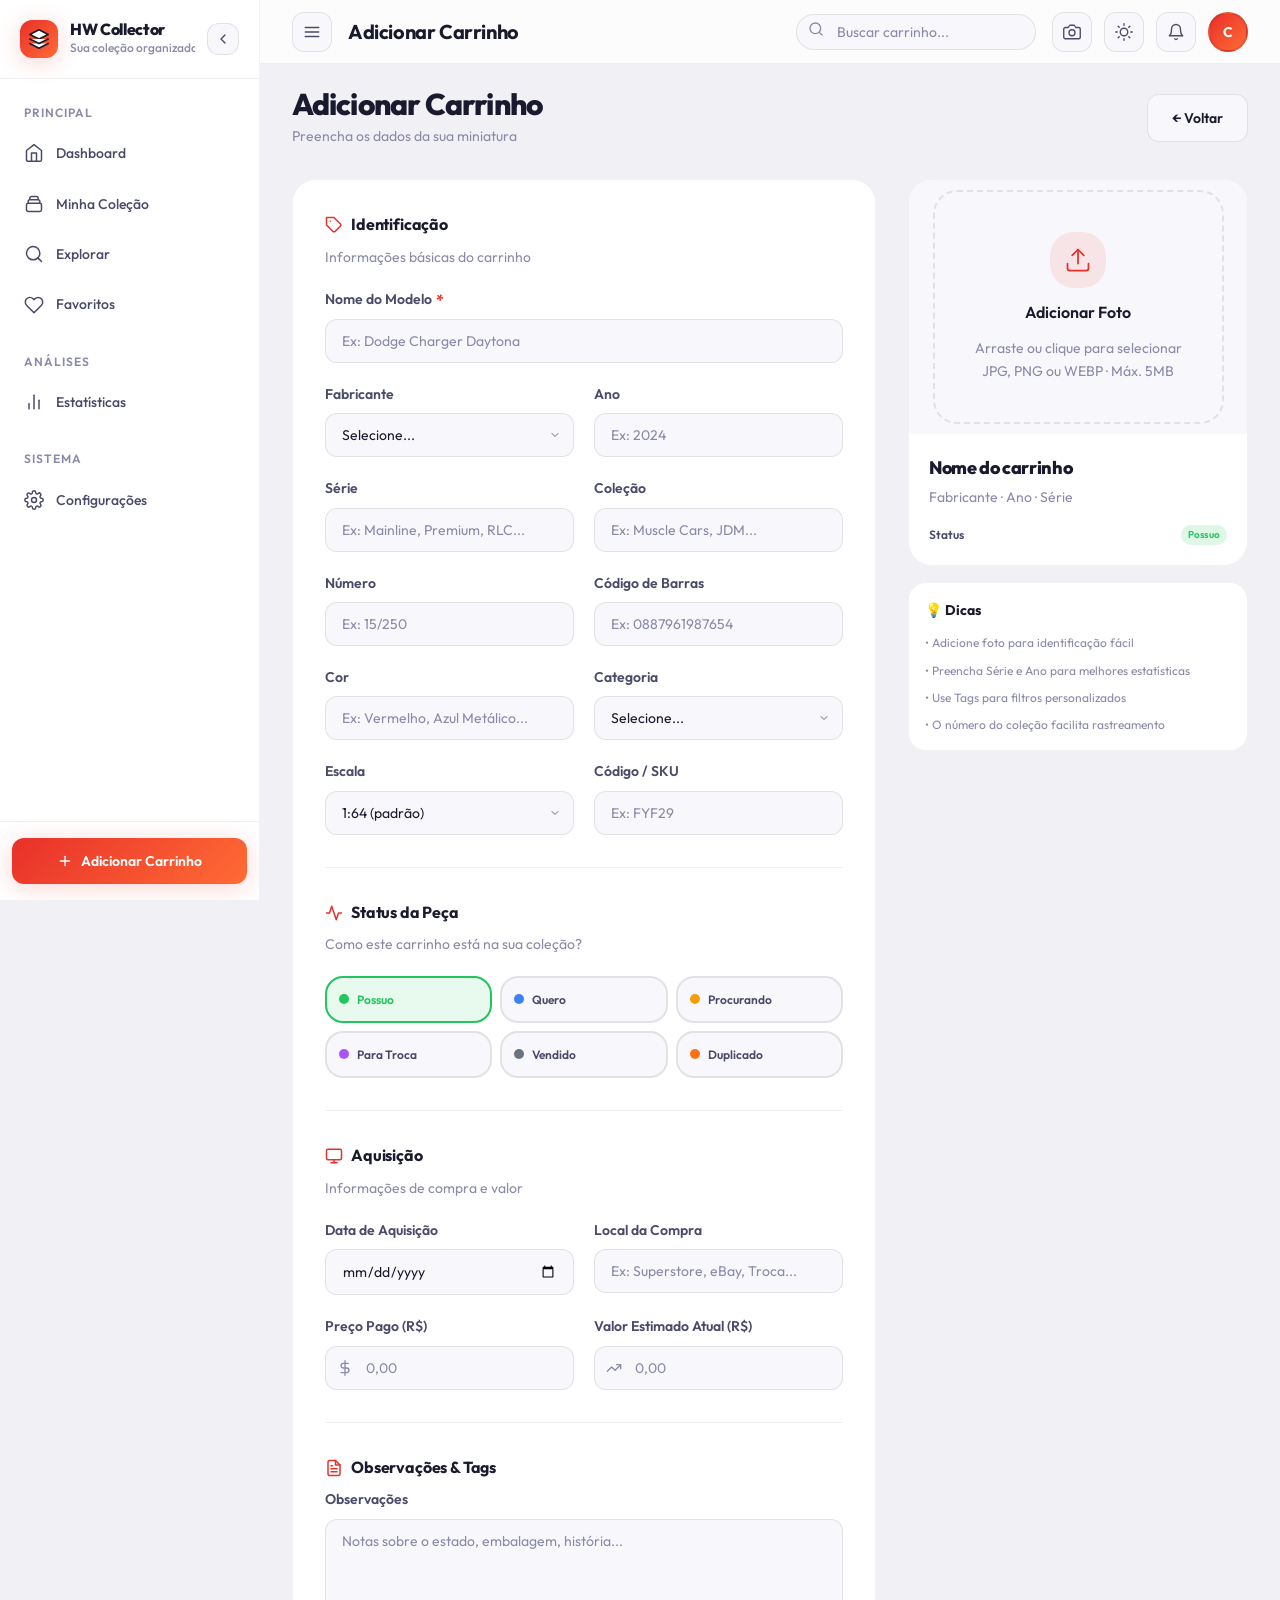
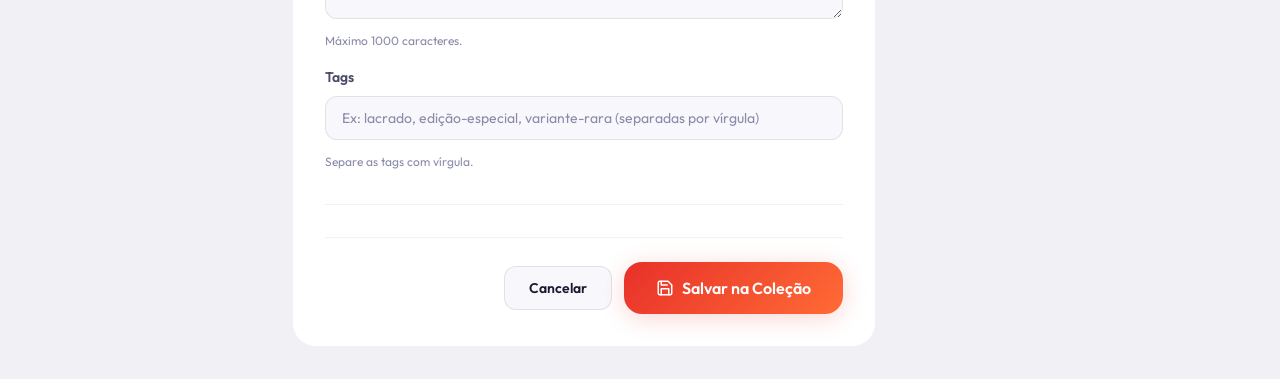
==== commit 208a5883: "feat: add mobile barcode scanner, design system filter controls, square card image framing and colle" ====
--- a/pages/adicionar.html
+++ b/pages/adicionar.html
@@ -1,4 +1,4 @@
-﻿<!DOCTYPE html>
+<!DOCTYPE html>
 <html lang="pt-BR" data-theme="dark">
 <head>
   <meta charset="UTF-8">
@@ -108,6 +108,12 @@
             <label class="form-label" for="car-number">Número</label>
             <input class="form-control" type="text" id="car-number" name="number"
               placeholder="Ex: 15/250" maxlength="20">
+          </div>
+
+          <div class="form-group">
+            <label class="form-label" for="car-barcode">Código de Barras</label>
+            <input class="form-control" type="text" id="car-barcode" name="barcode"
+              placeholder="Ex: 0887961987654" maxlength="30">
           </div>
 
           <div class="form-group">
@@ -323,6 +329,13 @@
 </div>
 
 <script src="../js/supabase.js"></script>
+<script src="../js/vendor/html5-qrcode.min.js"></script>
+<script src="../js/services/catalog.service.js"></script>
+<script src="../js/services/collection.service.js"></script>
+<script src="../js/services/favorites.service.js"></script>
+<script src="../js/services/wishlist.service.js"></script>
+<script src="../js/services/import.service.js"></script>
+<script src="../js/scanner.js"></script>
 <script src="../js/shell.js"></script>
 <script src="../js/app.js"></script>
 <script src="../js/ui.js"></script>
@@ -331,6 +344,53 @@
 <script>
 'use strict';
 initShell('Adicionar Carrinho');
+
+// Carregar dinamicamente Fabricantes e Categorias do Catálogo Global
+document.addEventListener('DOMContentLoaded', async () => {
+  const params = new URLSearchParams(window.location.search);
+  const barcodeParam = params.get('barcode');
+  if (barcodeParam) {
+    const barcodeInput = document.getElementById('car-barcode');
+    if (barcodeInput) barcodeInput.value = barcodeParam;
+  }
+  try {
+    const manufacturers = await HW.services.catalog.getManufacturers();
+    const manufacturerSelect = document.getElementById('car-manufacturer');
+    if (manufacturerSelect && manufacturers) {
+      manufacturerSelect.replaceChildren();
+      const defaultOpt = document.createElement('option');
+      defaultOpt.value = '';
+      defaultOpt.textContent = 'Selecione...';
+      manufacturerSelect.appendChild(defaultOpt);
+
+      manufacturers.forEach(m => {
+        const opt = document.createElement('option');
+        opt.value = m.name;
+        opt.textContent = m.name + (m.country ? ' (' + m.country + ')' : '');
+        manufacturerSelect.appendChild(opt);
+      });
+    }
+
+    const categories = await HW.services.catalog.getCategories();
+    const categorySelect = document.getElementById('car-category');
+    if (categorySelect && categories) {
+      categorySelect.replaceChildren();
+      const defaultOpt = document.createElement('option');
+      defaultOpt.value = '';
+      defaultOpt.textContent = 'Selecione...';
+      categorySelect.appendChild(defaultOpt);
+
+      categories.forEach(c => {
+        const opt = document.createElement('option');
+        opt.value = c.name;
+        opt.textContent = c.name;
+        categorySelect.appendChild(opt);
+      });
+    }
+  } catch (err) {
+    console.warn('Erro ao carregar dados mestre do catálogo:', err);
+  }
+});
 
 /* ── Status Selector ── */
 const STATUS_OPTIONS = [
--- a/css/components.css
+++ b/css/components.css
@@ -287,7 +287,8 @@
 
 .car-card-image {
   position: relative;
-  aspect-ratio: 4/3;
+  width: 100%;
+  aspect-ratio: 1 / 1;
   background: var(--bg-elevated);
   overflow: hidden;
 }
@@ -296,6 +297,7 @@
   width: 100%;
   height: 100%;
   object-fit: cover;
+  object-position: center;
   transition: transform var(--transition-slow);
   loading: lazy;
 }
@@ -307,6 +309,7 @@
 .car-card-image-placeholder {
   width: 100%;
   height: 100%;
+  aspect-ratio: 1 / 1;
   display: flex;
   flex-direction: column;
   align-items: center;
@@ -635,6 +638,32 @@
   cursor: pointer;
 }
 
+/* ── Filter Controls Grid (Catalog & Explorar) ── */
+.filter-controls-grid {
+  display: grid;
+  grid-template-columns: repeat(5, 1fr);
+  gap: var(--space-4);
+  align-items: end;
+}
+
+@media (max-width: 1024px) {
+  .filter-controls-grid {
+    grid-template-columns: repeat(3, 1fr);
+  }
+}
+
+@media (max-width: 768px) {
+  .filter-controls-grid {
+    grid-template-columns: repeat(2, 1fr);
+  }
+}
+
+@media (max-width: 480px) {
+  .filter-controls-grid {
+    grid-template-columns: 1fr;
+  }
+}
+
 .form-textarea {
   resize: vertical;
   min-height: 100px;
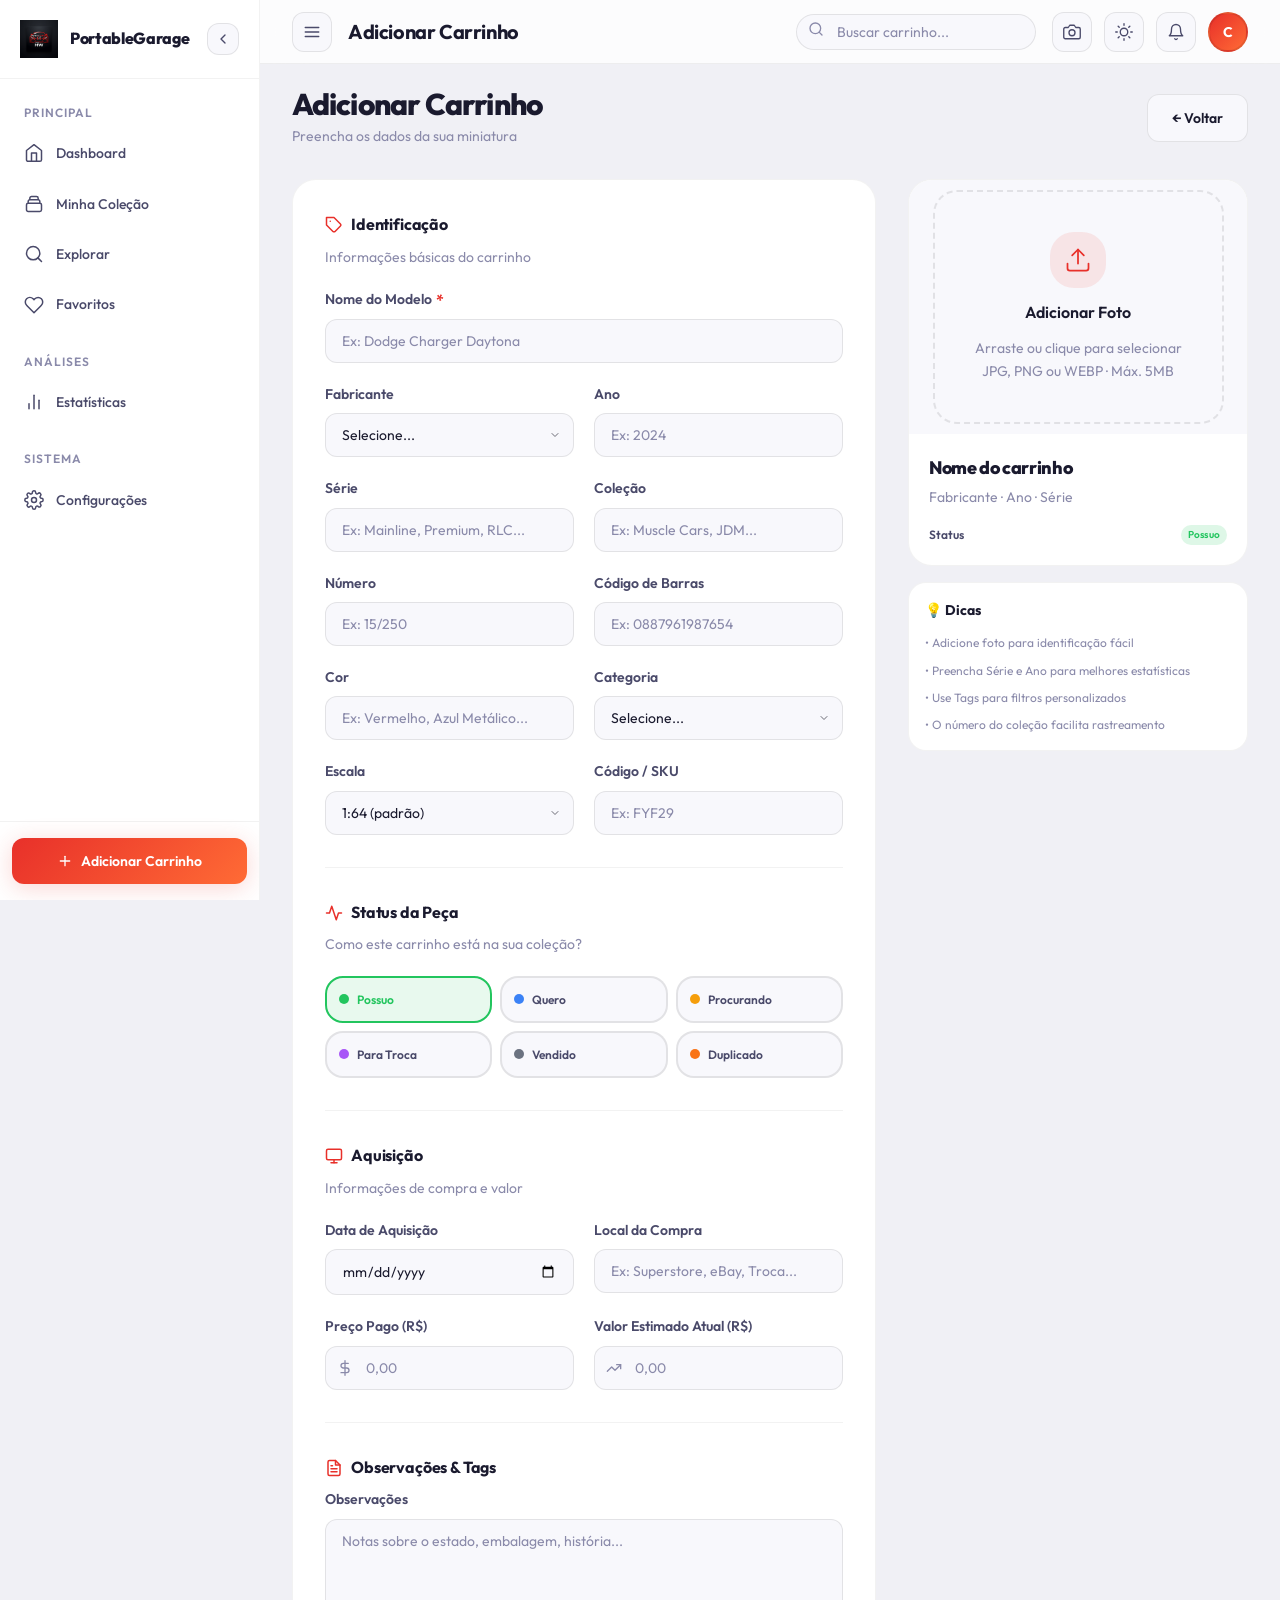
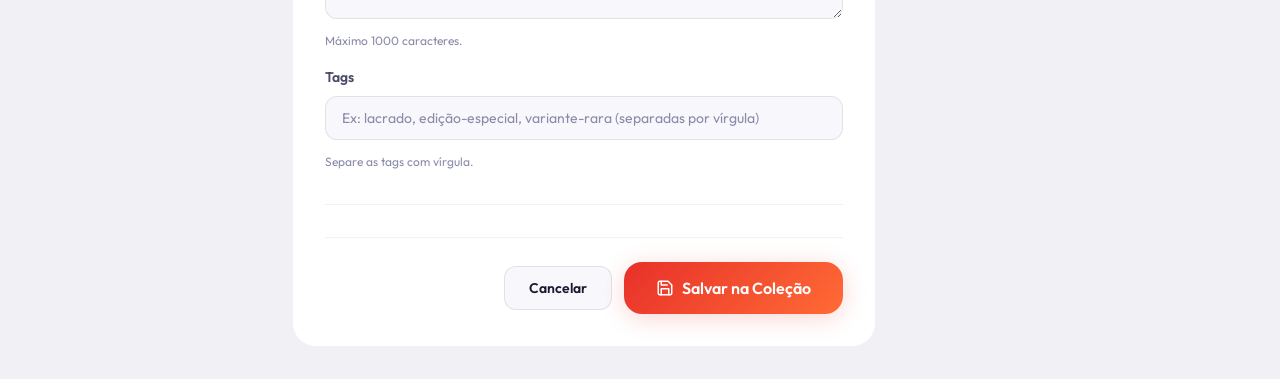
==== commit 4bd2acf9: "feat: atualiza identidade visual para PortableGarage" ====
--- a/pages/adicionar.html
+++ b/pages/adicionar.html
@@ -3,10 +3,11 @@
 <head>
   <meta charset="UTF-8">
   <meta name="viewport" content="width=device-width, initial-scale=1.0">
+  <link rel="icon" type="image/png" href="../assets/car.logo.png">
   <meta name="supabase-url" content="YOUR_SUPABASE_URL">
   <meta name="supabase-anon-key" content="YOUR_SUPABASE_ANON_KEY">
 
-  <title>Adicionar Carrinho — Hot Wheels Collector</title>
+  <title>Adicionar Carrinho — PortableGarage</title>
   <meta name="description" content="Adicione um novo carrinho à sua coleção Hot Wheels.">
 
   <link rel="preconnect" href="https://fonts.googleapis.com">
--- a/css/layout.css
+++ b/css/layout.css
@@ -64,16 +64,16 @@
   justify-content: center;
   width: 38px;
   height: 38px;
-  border-radius: var(--radius-md);
-  background: var(--gradient-brand);
-  box-shadow: var(--shadow-brand);
+  background: transparent;
+  box-shadow: none;
   flex-shrink: 0;
-}
-
-.sidebar-logo svg {
-  width: 22px;
-  height: 22px;
-  fill: white;
+  text-decoration: none;
+}
+
+.sidebar-logo img {
+  width: 100%;
+  height: 100%;
+  object-fit: contain;
 }
 
 .sidebar-brand-text {
